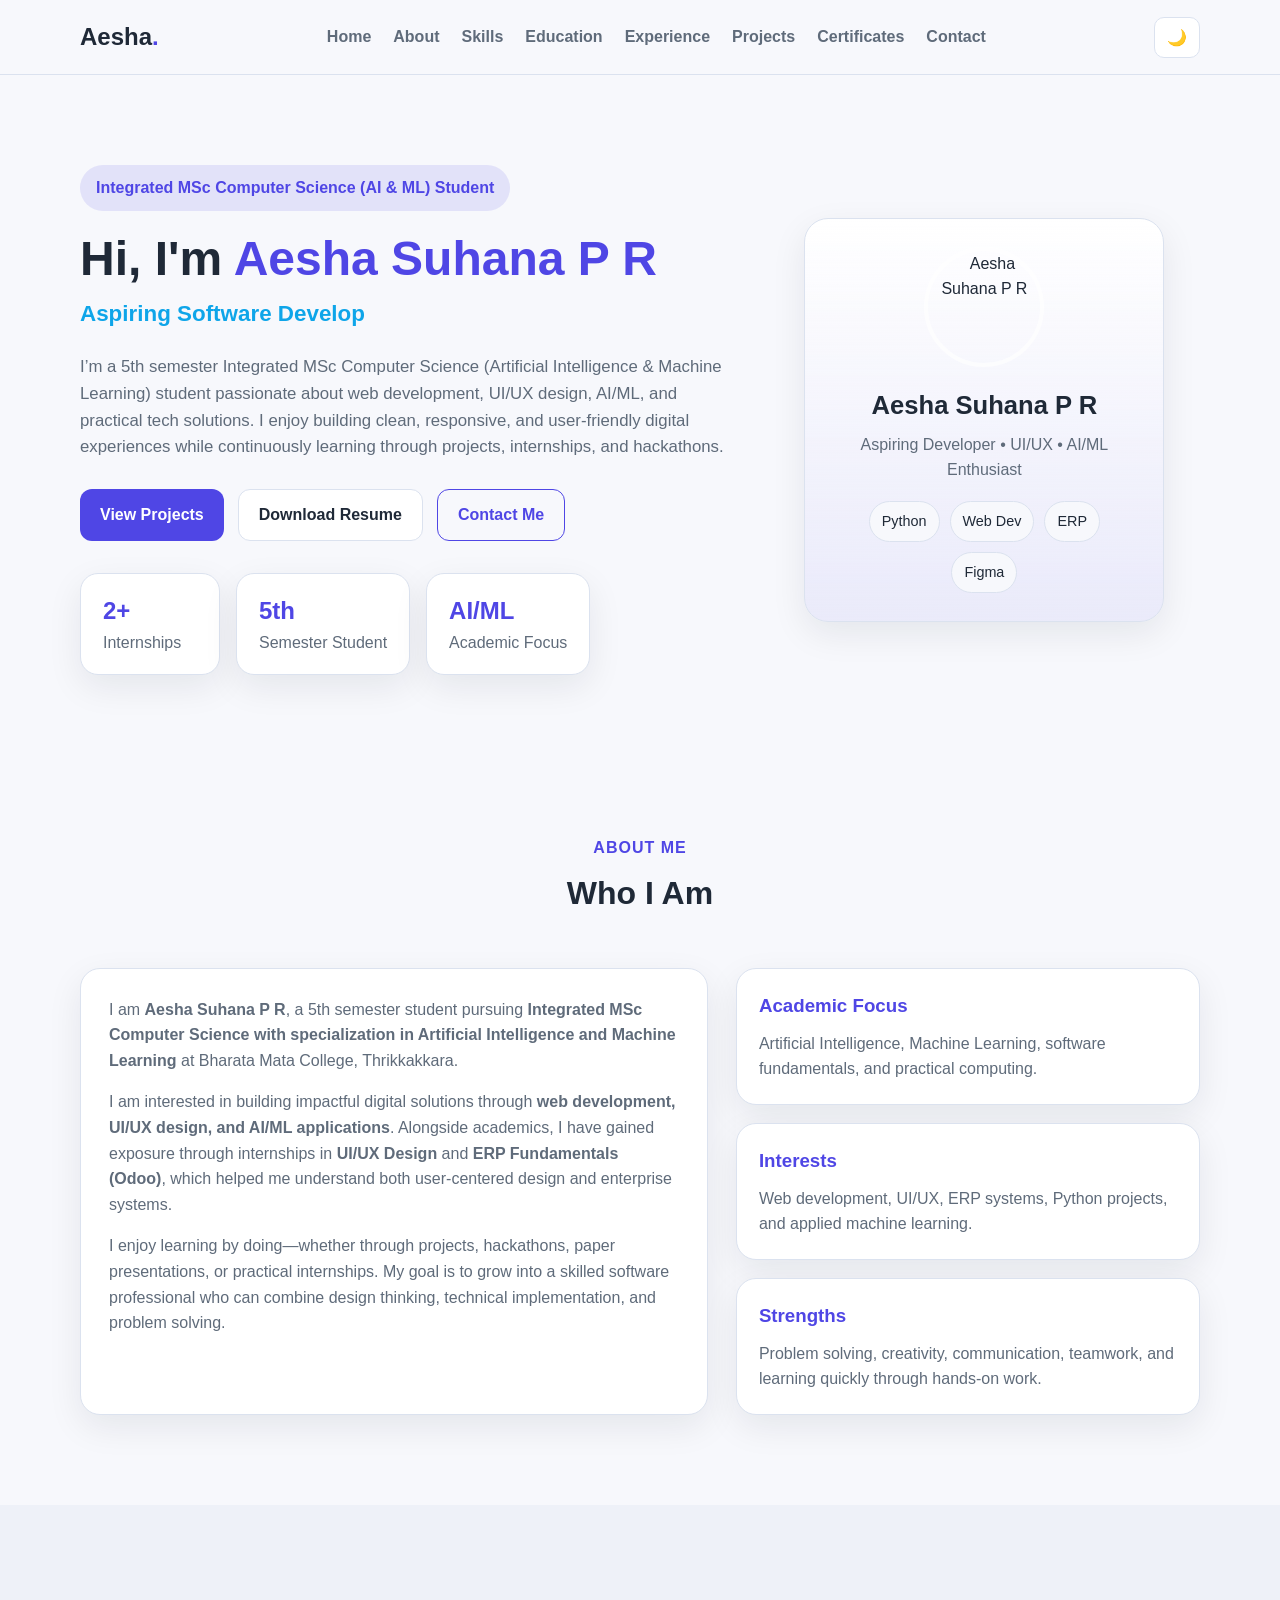
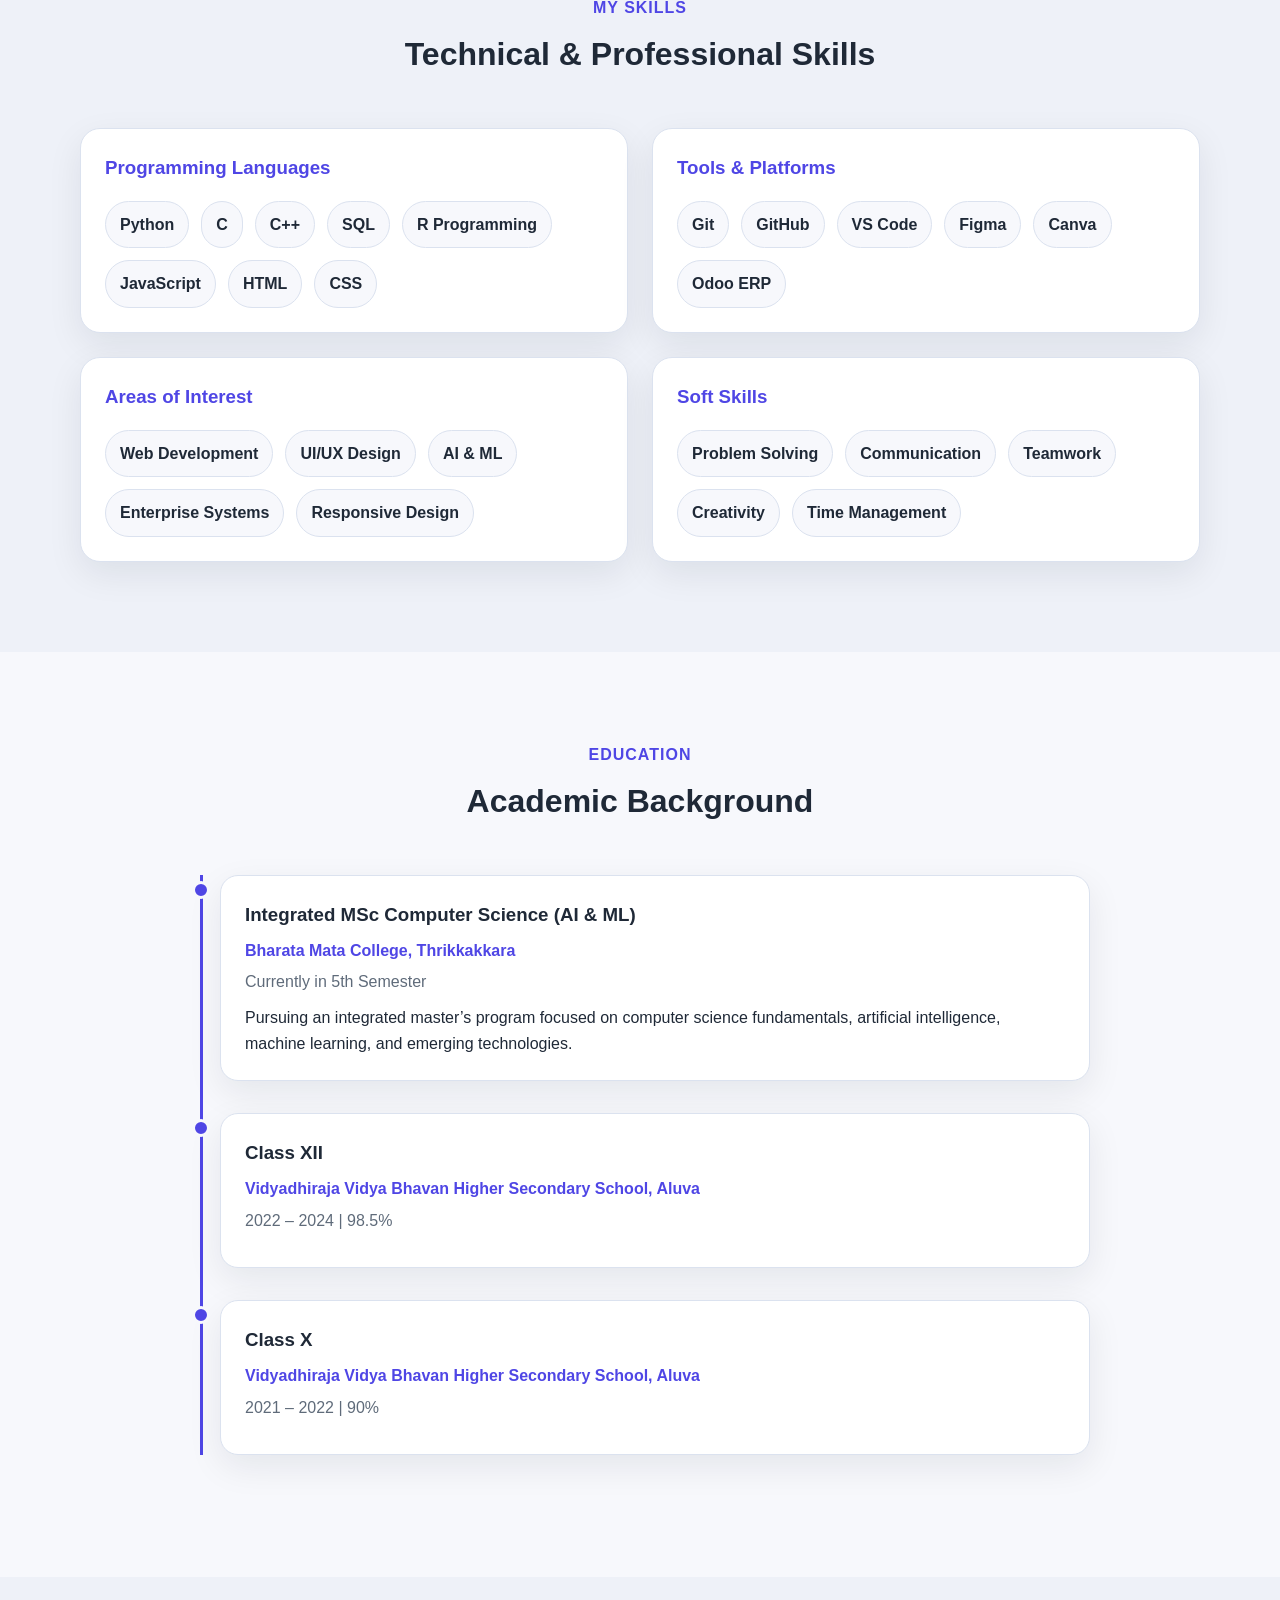
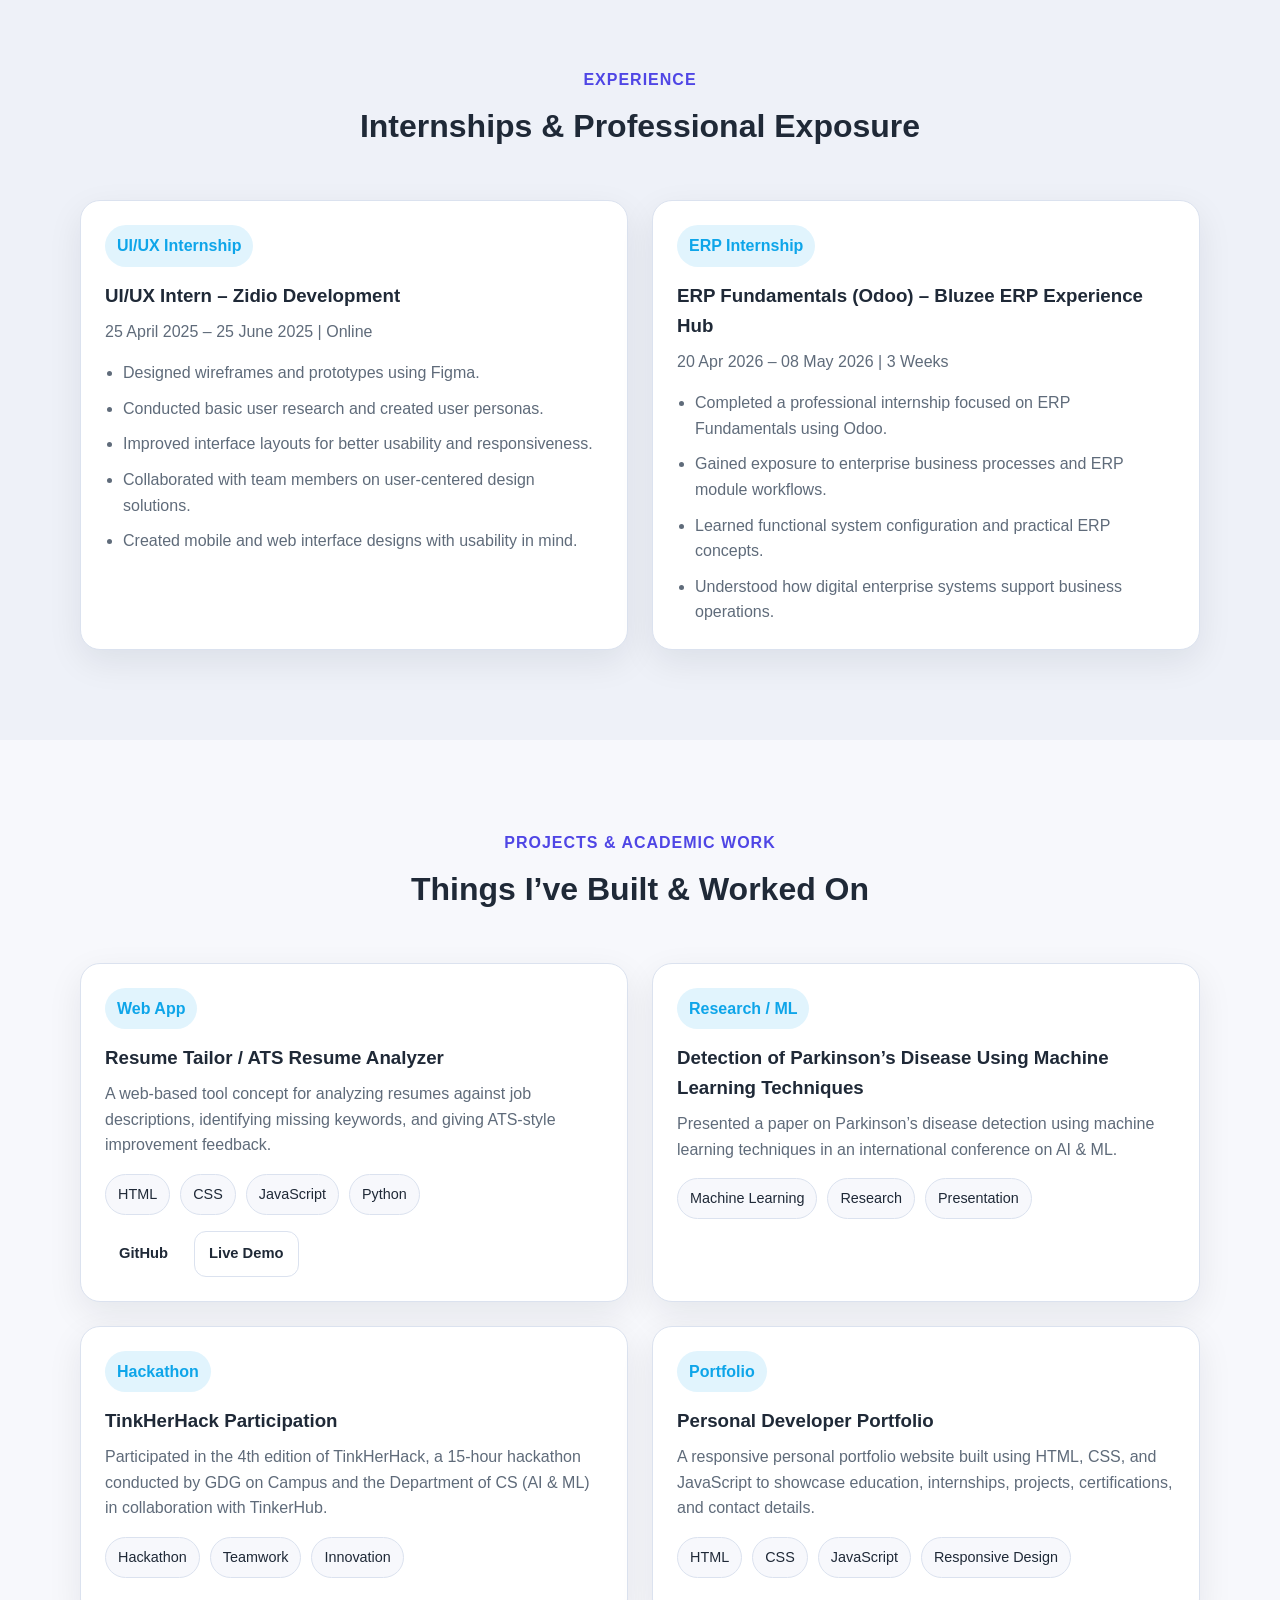
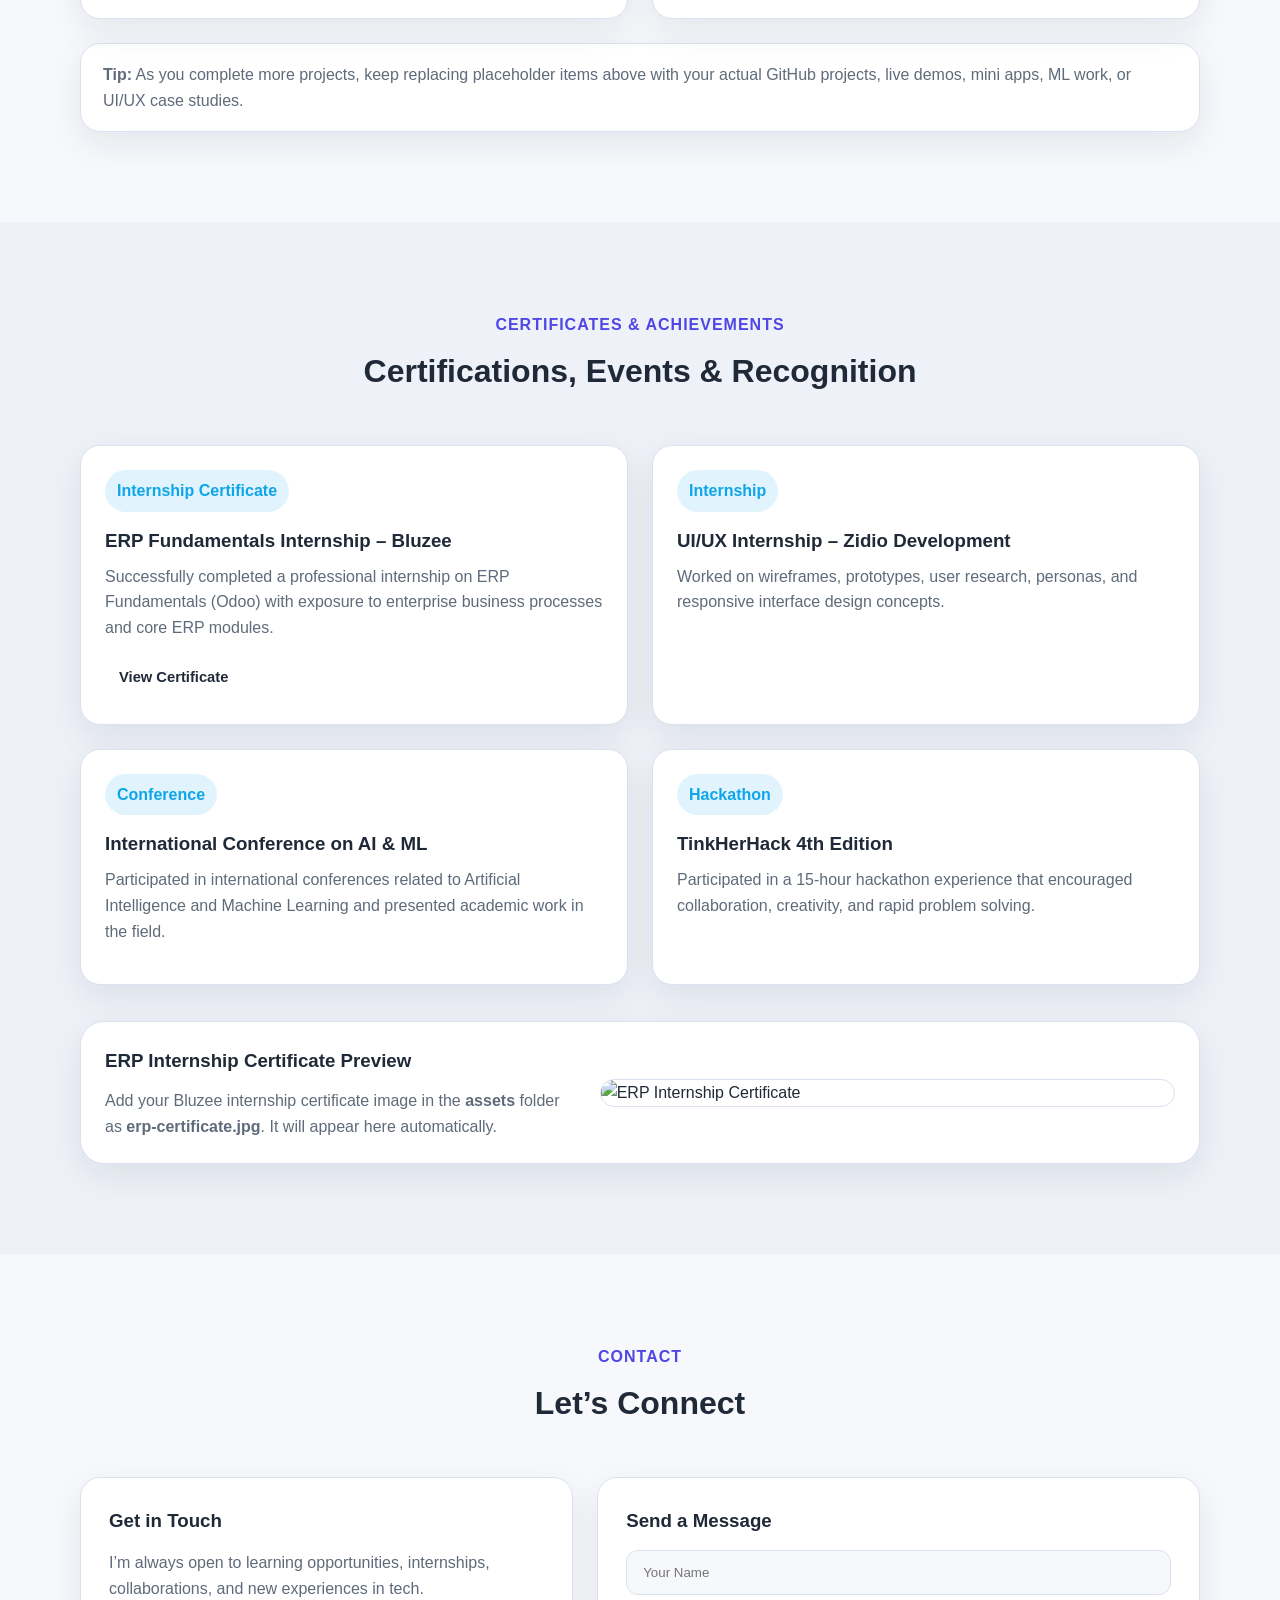
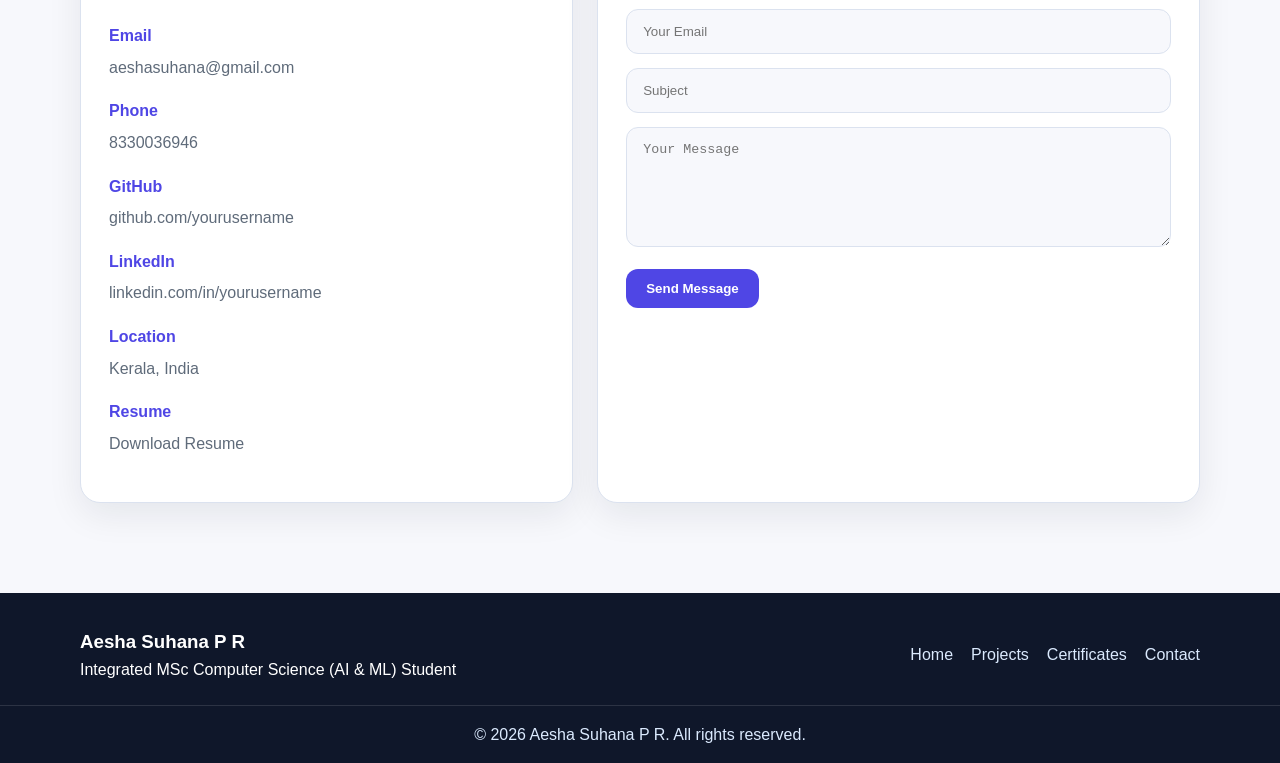
==== index.html @ ed343c1a "Initial portfolio website" ====
<!DOCTYPE html>
<html lang="en">
<head>
  <meta charset="UTF-8" />
  <meta name="viewport" content="width=device-width, initial-scale=1.0" />
  <title>Aesha Suhana P R | Portfolio</title>
  <meta
    name="description"
    content="Portfolio of Aesha Suhana P R - Integrated MSc Computer Science (AI & ML) student, UI/UX intern, ERP intern, aspiring developer."
  />
  <link rel="stylesheet" href="style.css" />
</head>
<body>

  <!-- ===================== NAVBAR ===================== -->
  <header class="header">
    <nav class="navbar container">
      <a href="#home" class="logo">Aesha<span>.</span></a>

      <ul class="nav-links" id="navLinks">
        <li><a href="#home">Home</a></li>
        <li><a href="#about">About</a></li>
        <li><a href="#skills">Skills</a></li>
        <li><a href="#education">Education</a></li>
        <li><a href="#experience">Experience</a></li>
        <li><a href="#projects">Projects</a></li>
        <li><a href="#certifications">Certificates</a></li>
        <li><a href="#contact">Contact</a></li>
      </ul>

      <div class="nav-actions">
        <button id="themeToggle" class="theme-btn" aria-label="Toggle theme">🌙</button>
        <button class="menu-toggle" id="menuToggle" aria-label="Toggle menu">☰</button>
      </div>
    </nav>
  </header>

  <!-- ===================== HERO ===================== -->
  <section id="home" class="hero">
    <div class="container hero-grid">
      <div class="hero-content">
        <p class="hero-tag">Integrated MSc Computer Science (AI & ML) Student</p>
        <h1>Hi, I'm <span>Aesha Suhana P R</span></h1>
        <h2 id="typing-text"></h2>
        <p class="hero-description">
          I’m a 5th semester Integrated MSc Computer Science (Artificial Intelligence & Machine Learning) student
          passionate about web development, UI/UX design, AI/ML, and practical tech solutions. I enjoy building clean,
          responsive, and user-friendly digital experiences while continuously learning through projects, internships,
          and hackathons.
        </p>

        <div class="hero-buttons">
          <a href="#projects" class="btn primary-btn">View Projects</a>
          <a href="assets/Resume1.pdf" class="btn secondary-btn" download>Download Resume</a>
          <a href="#contact" class="btn outline-btn">Contact Me</a>
        </div>

        <div class="hero-info">
          <div class="info-box">
            <h3>2+</h3>
            <p>Internships</p>
          </div>
          <div class="info-box">
            <h3>5th</h3>
            <p>Semester Student</p>
          </div>
          <div class="info-box">
            <h3>AI/ML</h3>
            <p>Academic Focus</p>
          </div>
        </div>
      </div>

      <div class="hero-image-card">
        <div class="profile-card">
          <!-- Replace with your profile photo if you have one -->
          <img src="assets/profile.jpg" alt="Aesha Suhana P R" class="profile-photo">
          <h3>Aesha Suhana P R</h3>
          <p>Aspiring Developer • UI/UX • AI/ML Enthusiast</p>
          <div class="mini-tags">
            <span>Python</span>
            <span>Web Dev</span>
            <span>ERP</span>
            <span>Figma</span>
          </div>
        </div>
      </div>
    </div>
  </section>

  <!-- ===================== ABOUT ===================== -->
  <section id="about" class="section">
    <div class="container">
      <div class="section-heading">
        <p class="section-tag">About Me</p>
        <h2>Who I Am</h2>
      </div>

      <div class="about-grid">
        <div class="about-card">
          <p>
            I am <strong>Aesha Suhana P R</strong>, a 5th semester student pursuing
            <strong>Integrated MSc Computer Science with specialization in Artificial Intelligence and Machine Learning</strong>
            at Bharata Mata College, Thrikkakkara.
          </p>

          <p>
            I am interested in building impactful digital solutions through
            <strong>web development, UI/UX design, and AI/ML applications</strong>.
            Alongside academics, I have gained exposure through internships in
            <strong>UI/UX Design</strong> and <strong>ERP Fundamentals (Odoo)</strong>,
            which helped me understand both user-centered design and enterprise systems.
          </p>

          <p>
            I enjoy learning by doing—whether through projects, hackathons, paper presentations,
            or practical internships. My goal is to grow into a skilled software professional who can
            combine design thinking, technical implementation, and problem solving.
          </p>
        </div>

        <div class="about-highlights">
          <div class="highlight-card">
            <h3>Academic Focus</h3>
            <p>Artificial Intelligence, Machine Learning, software fundamentals, and practical computing.</p>
          </div>
          <div class="highlight-card">
            <h3>Interests</h3>
            <p>Web development, UI/UX, ERP systems, Python projects, and applied machine learning.</p>
          </div>
          <div class="highlight-card">
            <h3>Strengths</h3>
            <p>Problem solving, creativity, communication, teamwork, and learning quickly through hands-on work.</p>
          </div>
        </div>
      </div>
    </div>
  </section>

  <!-- ===================== SKILLS ===================== -->
  <section id="skills" class="section alt-section">
    <div class="container">
      <div class="section-heading">
        <p class="section-tag">My Skills</p>
        <h2>Technical & Professional Skills</h2>
      </div>

      <div class="skills-grid">
        <div class="skill-card">
          <h3>Programming Languages</h3>
          <div class="skill-tags">
            <span>Python</span>
            <span>C</span>
            <span>C++</span>
            <span>SQL</span>
            <span>R Programming</span>
            <span>JavaScript</span>
            <span>HTML</span>
            <span>CSS</span>
          </div>
        </div>

        <div class="skill-card">
          <h3>Tools & Platforms</h3>
          <div class="skill-tags">
            <span>Git</span>
            <span>GitHub</span>
            <span>VS Code</span>
            <span>Figma</span>
            <span>Canva</span>
            <span>Odoo ERP</span>
          </div>
        </div>

        <div class="skill-card">
          <h3>Areas of Interest</h3>
          <div class="skill-tags">
            <span>Web Development</span>
            <span>UI/UX Design</span>
            <span>AI & ML</span>
            <span>Enterprise Systems</span>
            <span>Responsive Design</span>
          </div>
        </div>

        <div class="skill-card">
          <h3>Soft Skills</h3>
          <div class="skill-tags">
            <span>Problem Solving</span>
            <span>Communication</span>
            <span>Teamwork</span>
            <span>Creativity</span>
            <span>Time Management</span>
          </div>
        </div>
      </div>
    </div>
  </section>

  <!-- ===================== EDUCATION ===================== -->
  <section id="education" class="section">
    <div class="container">
      <div class="section-heading">
        <p class="section-tag">Education</p>
        <h2>Academic Background</h2>
      </div>

      <div class="timeline">
        <div class="timeline-item">
          <div class="timeline-dot"></div>
          <div class="timeline-content">
            <h3>Integrated MSc Computer Science (AI & ML)</h3>
            <p class="timeline-place">Bharata Mata College, Thrikkakkara</p>
            <p class="timeline-date">Currently in 5th Semester</p>
            <p>
              Pursuing an integrated master’s program focused on computer science fundamentals,
              artificial intelligence, machine learning, and emerging technologies.
            </p>
          </div>
        </div>

        <div class="timeline-item">
          <div class="timeline-dot"></div>
          <div class="timeline-content">
            <h3>Class XII</h3>
            <p class="timeline-place">Vidyadhiraja Vidya Bhavan Higher Secondary School, Aluva</p>
            <p class="timeline-date">2022 – 2024 | 98.5%</p>
          </div>
        </div>

        <div class="timeline-item">
          <div class="timeline-dot"></div>
          <div class="timeline-content">
            <h3>Class X</h3>
            <p class="timeline-place">Vidyadhiraja Vidya Bhavan Higher Secondary School, Aluva</p>
            <p class="timeline-date">2021 – 2022 | 90%</p>
          </div>
        </div>
      </div>
    </div>
  </section>

  <!-- ===================== EXPERIENCE ===================== -->
  <section id="experience" class="section alt-section">
    <div class="container">
      <div class="section-heading">
        <p class="section-tag">Experience</p>
        <h2>Internships & Professional Exposure</h2>
      </div>

      <div class="cards-grid">
        <article class="experience-card">
          <div class="card-top">
            <span class="badge">UI/UX Internship</span>
            <h3>UI/UX Intern – Zidio Development</h3>
            <p class="card-date">25 April 2025 – 25 June 2025 | Online</p>
          </div>
          <ul>
            <li>Designed wireframes and prototypes using Figma.</li>
            <li>Conducted basic user research and created user personas.</li>
            <li>Improved interface layouts for better usability and responsiveness.</li>
            <li>Collaborated with team members on user-centered design solutions.</li>
            <li>Created mobile and web interface designs with usability in mind.</li>
          </ul>
        </article>

        <article class="experience-card">
          <div class="card-top">
            <span class="badge">ERP Internship</span>
            <h3>ERP Fundamentals (Odoo) – Bluzee ERP Experience Hub</h3>
            <p class="card-date">20 Apr 2026 – 08 May 2026 | 3 Weeks</p>
          </div>
          <ul>
            <li>Completed a professional internship focused on ERP Fundamentals using Odoo.</li>
            <li>Gained exposure to enterprise business processes and ERP module workflows.</li>
            <li>Learned functional system configuration and practical ERP concepts.</li>
            <li>Understood how digital enterprise systems support business operations.</li>
          </ul>
        </article>
      </div>
    </div>
  </section>

  <!-- ===================== PROJECTS ===================== -->
  <section id="projects" class="section">
    <div class="container">
      <div class="section-heading">
        <p class="section-tag">Projects & Academic Work</p>
        <h2>Things I’ve Built & Worked On</h2>
      </div>

      <div class="cards-grid projects-grid">
        <article class="project-card">
          <div class="project-content">
            <span class="badge">Web App</span>
            <h3>Resume Tailor / ATS Resume Analyzer</h3>
            <p>
              A web-based tool concept for analyzing resumes against job descriptions, identifying missing keywords,
              and giving ATS-style improvement feedback.
            </p>
            <div class="project-tech">
              <span>HTML</span>
              <span>CSS</span>
              <span>JavaScript</span>
              <span>Python</span>
            </div>
            <div class="project-links">
              <a href="https://github.com/aeshasuhana/aesha-portfolio" class="btn small-btn" target="_blank">GitHub</a>
              <a href="https://aesha-portfolio.netlify.app" class="btn small-btn secondary-btn" target="_blank">Live Demo</a>
            </div>
          </div>
        </article>

        <article class="project-card">
          <div class="project-content">
            <span class="badge">Research / ML</span>
            <h3>Detection of Parkinson’s Disease Using Machine Learning Techniques</h3>
            <p>
              Presented a paper on Parkinson’s disease detection using machine learning techniques
              in an international conference on AI & ML.
            </p>
            <div class="project-tech">
              <span>Machine Learning</span>
              <span>Research</span>
              <span>Presentation</span>
            </div>
          </div>
        </article>

        <article class="project-card">
          <div class="project-content">
            <span class="badge">Hackathon</span>
            <h3>TinkHerHack Participation</h3>
            <p>
              Participated in the 4th edition of TinkHerHack, a 15-hour hackathon conducted by GDG on Campus
              and the Department of CS (AI & ML) in collaboration with TinkerHub.
            </p>
            <div class="project-tech">
              <span>Hackathon</span>
              <span>Teamwork</span>
              <span>Innovation</span>
            </div>
          </div>
        </article>

        <article class="project-card">
          <div class="project-content">
            <span class="badge">Portfolio</span>
            <h3>Personal Developer Portfolio</h3>
            <p>
              A responsive personal portfolio website built using HTML, CSS, and JavaScript to showcase
              education, internships, projects, certifications, and contact details.
            </p>
            <div class="project-tech">
              <span>HTML</span>
              <span>CSS</span>
              <span>JavaScript</span>
              <span>Responsive Design</span>
            </div>
          </div>
        </article>
      </div>

      <div class="note-box">
        <p>
          <strong>Tip:</strong> As you complete more projects, keep replacing placeholder items above with your actual GitHub projects,
          live demos, mini apps, ML work, or UI/UX case studies.
        </p>
      </div>
    </div>
  </section>

  <!-- ===================== CERTIFICATIONS ===================== -->
  <section id="certifications" class="section alt-section">
    <div class="container">
      <div class="section-heading">
        <p class="section-tag">Certificates & Achievements</p>
        <h2>Certifications, Events & Recognition</h2>
      </div>

      <div class="cards-grid cert-grid">
        <article class="cert-card">
          <span class="badge">Internship Certificate</span>
          <h3>ERP Fundamentals Internship – Bluzee</h3>
          <p>
            Successfully completed a professional internship on ERP Fundamentals (Odoo) with exposure to
            enterprise business processes and core ERP modules.
          </p>
          <div class="cert-actions">
            <a href="assets/erp-certificate.jpg" target="_blank" class="btn small-btn">View Certificate</a>
          </div>
        </article>

        <article class="cert-card">
          <span class="badge">Internship</span>
          <h3>UI/UX Internship – Zidio Development</h3>
          <p>
            Worked on wireframes, prototypes, user research, personas, and responsive interface design concepts.
          </p>
        </article>

        <article class="cert-card">
          <span class="badge">Conference</span>
          <h3>International Conference on AI & ML</h3>
          <p>
            Participated in international conferences related to Artificial Intelligence and Machine Learning
            and presented academic work in the field.
          </p>
        </article>

        <article class="cert-card">
          <span class="badge">Hackathon</span>
          <h3>TinkHerHack 4th Edition</h3>
          <p>
            Participated in a 15-hour hackathon experience that encouraged collaboration, creativity, and rapid problem solving.
          </p>
        </article>
      </div>

      <div class="certificate-preview">
        <div class="certificate-text">
          <h3>ERP Internship Certificate Preview</h3>
          <p>
            Add your Bluzee internship certificate image in the <strong>assets</strong> folder as
            <strong>erp-certificate.jpg</strong>. It will appear here automatically.
          </p>
        </div>
        <div class="certificate-image-wrap">
          <img src="assets/erp-certificate.jpg" alt="ERP Internship Certificate" class="certificate-image" />
        </div>
      </div>
    </div>
  </section>

  <!-- ===================== CONTACT ===================== -->
  <section id="contact" class="section">
    <div class="container">
      <div class="section-heading">
        <p class="section-tag">Contact</p>
        <h2>Let’s Connect</h2>
      </div>

      <div class="contact-grid">
        <div class="contact-card">
          <h3>Get in Touch</h3>
          <p>
            I’m always open to learning opportunities, internships, collaborations, and new experiences in tech.
          </p>

          <div class="contact-item">
            <span>Email</span>
            <a href="mailto:aeshasuhana@gmail.com">aeshasuhana@gmail.com</a>
          </div>

          <div class="contact-item">
            <span>Phone</span>
            <a href="tel:8330036946">8330036946</a>
          </div>
          <div class="contact-item">
            <span>GitHub</span>
            <a href="https://github.com/yourusername" target="_blank">github.com/yourusername</a>
         </div>

         <div class="contact-item">
           <span>LinkedIn</span>
           <a href="https://linkedin.com/in/yourusername" target="_blank">linkedin.com/in/yourusername</a>
         </div>

          <div class="contact-item">
            <span>Location</span>
            <p>Kerala, India</p>
          </div>

          <div class="contact-item">
            <span>Resume</span>
            <a href="assets/Resume1.pdf" download>Download Resume</a>
          </div>
        </div>

        <form class="contact-form" id="contactForm">
          <h3>Send a Message</h3>
          <input type="text" placeholder="Your Name" required />
          <input type="email" placeholder="Your Email" required />
          <input type="text" placeholder="Subject" required />
          <textarea rows="6" placeholder="Your Message" required></textarea>
          <button type="submit" class="btn primary-btn">Send Message</button>
          <p id="formMessage" class="form-message"></p>
        </form>
      </div>
    </div>
  </section>

  <!-- ===================== FOOTER ===================== -->
  <footer class="footer">
    <div class="container footer-content">
      <div>
        <h3>Aesha Suhana P R</h3>
        <p>Integrated MSc Computer Science (AI & ML) Student</p>
      </div>

      <div class="footer-links">
        <a href="#home">Home</a>
        <a href="#projects">Projects</a>
        <a href="#certifications">Certificates</a>
        <a href="#contact">Contact</a>
      </div>
    </div>

    <p class="footer-bottom">© 2026 Aesha Suhana P R. All rights reserved.</p>
  </footer>

  <script src="script.js"></script>
</body>
</html>
---- style.css ----
:root {
  --bg: #f7f8fc;
  --bg-soft: #eef1f8;
  --card: #ffffff;
  --text: #1f2937;
  --muted: #5f6b7a;
  --primary: #4f46e5;
  --primary-dark: #3730a3;
  --accent: #0ea5e9;
  --border: #dbe2ef;
  --shadow: 0 12px 35px rgba(15, 23, 42, 0.08);
}

body.dark-mode {
  --bg: #0f172a;
  --bg-soft: #111b33;
  --card: #162033;
  --text: #f3f4f6;
  --muted: #c2cad8;
  --primary: #7c83ff;
  --primary-dark: #6366f1;
  --accent: #38bdf8;
  --border: #24324a;
  --shadow: 0 12px 35px rgba(0, 0, 0, 0.3);
}

* {
  margin: 0;
  padding: 0;
  box-sizing: border-box;
}

html {
  scroll-behavior: smooth;
}

body {
  font-family: Arial, Helvetica, sans-serif;
  background: var(--bg);
  color: var(--text);
  line-height: 1.6;
  transition: background 0.35s ease, color 0.35s ease;
}

img {
  max-width: 100%;
  display: block;
}

a {
  text-decoration: none;
  color: inherit;
}

ul {
  list-style: none;
}

.container {
  width: min(1120px, 92%);
  margin: 0 auto;
}

.section {
  padding: 90px 0;
}

.alt-section {
  background: var(--bg-soft);
}

.section-heading {
  text-align: center;
  margin-bottom: 48px;
}

.section-tag {
  color: var(--primary);
  font-weight: 700;
  text-transform: uppercase;
  letter-spacing: 1px;
  margin-bottom: 8px;
}

.section-heading h2 {
  font-size: 2rem;
}

/* ================= NAVBAR ================= */
.header {
  position: sticky;
  top: 0;
  z-index: 999;
  background: rgba(247, 248, 252, 0.92);
  backdrop-filter: blur(10px);
  border-bottom: 1px solid var(--border);
}

body.dark-mode .header {
  background: rgba(15, 23, 42, 0.92);
}

.navbar {
  display: flex;
  align-items: center;
  justify-content: space-between;
  min-height: 74px;
}

.logo {
  font-size: 1.5rem;
  font-weight: 800;
  color: var(--text);
}

.logo span {
  color: var(--primary);
}

.nav-links {
  display: flex;
  gap: 22px;
}

.nav-links a {
  font-weight: 600;
  color: var(--muted);
  transition: 0.3s;
}

.nav-links a:hover {
  color: var(--primary);
}

.nav-actions {
  display: flex;
  align-items: center;
  gap: 10px;
}

.theme-btn,
.menu-toggle {
  border: 1px solid var(--border);
  background: var(--card);
  color: var(--text);
  border-radius: 10px;
  padding: 10px 12px;
  cursor: pointer;
  font-size: 1rem;
}

.menu-toggle {
  display: none;
}

/* ================= HERO ================= */
.hero {
  padding: 90px 0 70px;
}

.hero-grid {
  display: grid;
  grid-template-columns: 1.2fr 0.8fr;
  gap: 42px;
  align-items: center;
}

.hero-tag {
  display: inline-block;
  background: rgba(79, 70, 229, 0.12);
  color: var(--primary);
  padding: 10px 16px;
  border-radius: 999px;
  font-weight: 700;
  margin-bottom: 20px;
}

.hero-content h1 {
  font-size: 3rem;
  line-height: 1.15;
  margin-bottom: 10px;
}

.hero-content h1 span {
  color: var(--primary);
}

.hero-content h2 {
  min-height: 40px;
  font-size: 1.4rem;
  color: var(--accent);
  margin-bottom: 18px;
}

.hero-description {
  max-width: 720px;
  color: var(--muted);
  font-size: 1.05rem;
  margin-bottom: 28px;
}

.hero-buttons {
  display: flex;
  flex-wrap: wrap;
  gap: 14px;
  margin-bottom: 32px;
}

.btn {
  display: inline-flex;
  align-items: center;
  justify-content: center;
  border-radius: 12px;
  padding: 12px 20px;
  font-weight: 700;
  border: none;
  cursor: pointer;
  transition: 0.3s ease;
}

.primary-btn {
  background: var(--primary);
  color: white;
}

.primary-btn:hover {
  background: var(--primary-dark);
  transform: translateY(-2px);
}

.secondary-btn {
  background: var(--card);
  border: 1px solid var(--border);
  color: var(--text);
}

.secondary-btn:hover {
  transform: translateY(-2px);
}

.outline-btn {
  border: 1px solid var(--primary);
  color: var(--primary);
  background: transparent;
}

.outline-btn:hover {
  background: var(--primary);
  color: #fff;
}

.small-btn {
  padding: 10px 14px;
  font-size: 0.92rem;
}

.hero-info {
  display: flex;
  flex-wrap: wrap;
  gap: 16px;
}

.info-box {
  background: var(--card);
  border: 1px solid var(--border);
  border-radius: 18px;
  padding: 18px 22px;
  min-width: 140px;
  box-shadow: var(--shadow);
}

.info-box h3 {
  font-size: 1.5rem;
  color: var(--primary);
}

.info-box p {
  color: var(--muted);
}

.hero-image-card {
  display: flex;
  justify-content: center;
}

.profile-card {
  width: 100%;
  max-width: 360px;
  background: linear-gradient(180deg, var(--card), rgba(79, 70, 229, 0.08));
  border: 1px solid var(--border);
  border-radius: 24px;
  box-shadow: var(--shadow);
  padding: 28px;
  text-align: center;
}

.profile-placeholder {
  width: 120px;
  height: 120px;
  margin: 0 auto 18px;
  border-radius: 50%;
  background: linear-gradient(135deg, var(--primary), var(--accent));
  display: grid;
  place-items: center;
  color: #fff;
  font-size: 2.2rem;
  font-weight: 800;
}
.profile-photo {
  width: 120px;
  height: 120px;
  margin: 0 auto 18px;
  border-radius: 50%;
  object-fit: cover;
  border: 4px solid rgba(255,255,255,0.7);
}


.profile-card h3 {
  font-size: 1.6rem;
  margin-bottom: 6px;
}

.profile-card p {
  color: var(--muted);
  margin-bottom: 18px;
}

.mini-tags {
  display: flex;
  flex-wrap: wrap;
  justify-content: center;
  gap: 10px;
}

.mini-tags span {
  padding: 8px 12px;
  border-radius: 999px;
  background: var(--bg);
  border: 1px solid var(--border);
  font-size: 0.9rem;
}

/* ================= ABOUT ================= */
.about-grid {
  display: grid;
  grid-template-columns: 1.15fr 0.85fr;
  gap: 28px;
}

.about-card,
.highlight-card,
.skill-card,
.experience-card,
.project-card,
.cert-card,
.contact-card,
.contact-form,
.note-box {
  background: var(--card);
  border: 1px solid var(--border);
  border-radius: 20px;
  box-shadow: var(--shadow);
}

.about-card {
  padding: 28px;
}

.about-card p {
  color: var(--muted);
  margin-bottom: 16px;
}

.about-highlights {
  display: grid;
  gap: 18px;
}

.highlight-card {
  padding: 22px;
}

.highlight-card h3 {
  margin-bottom: 10px;
  color: var(--primary);
}

.highlight-card p {
  color: var(--muted);
}

/* ================= SKILLS ================= */
.skills-grid {
  display: grid;
  grid-template-columns: repeat(2, 1fr);
  gap: 24px;
}

.skill-card {
  padding: 24px;
}

.skill-card h3 {
  margin-bottom: 18px;
  color: var(--primary);
}

.skill-tags {
  display: flex;
  flex-wrap: wrap;
  gap: 12px;
}

.skill-tags span {
  background: var(--bg);
  border: 1px solid var(--border);
  border-radius: 999px;
  padding: 10px 14px;
  font-weight: 600;
  color: var(--text);
}

/* ================= TIMELINE ================= */
.timeline {
  max-width: 900px;
  margin: 0 auto;
  position: relative;
  padding-left: 30px;
}

.timeline::before {
  content: "";
  position: absolute;
  left: 10px;
  top: 0;
  width: 3px;
  height: 100%;
  background: var(--primary);
}

.timeline-item {
  position: relative;
  margin-bottom: 32px;
}

.timeline-dot {
  position: absolute;
  left: -28px;
  top: 6px;
  width: 18px;
  height: 18px;
  border-radius: 50%;
  background: var(--primary);
  border: 3px solid var(--bg);
}

.timeline-content {
  background: var(--card);
  border: 1px solid var(--border);
  border-radius: 18px;
  padding: 24px;
  box-shadow: var(--shadow);
}

.timeline-content h3 {
  margin-bottom: 8px;
}

.timeline-place {
  color: var(--primary);
  font-weight: 700;
  margin-bottom: 6px;
}

.timeline-date {
  color: var(--muted);
  margin-bottom: 10px;
}

/* ================= EXPERIENCE / PROJECTS / CERT ================= */
.cards-grid {
  display: grid;
  grid-template-columns: repeat(2, 1fr);
  gap: 24px;
}

.experience-card,
.project-card,
.cert-card {
  padding: 24px;
}

.card-top {
  margin-bottom: 16px;
}

.badge {
  display: inline-block;
  background: rgba(14, 165, 233, 0.12);
  color: var(--accent);
  padding: 8px 12px;
  border-radius: 999px;
  font-weight: 700;
  margin-bottom: 14px;
}

.experience-card h3,
.project-card h3,
.cert-card h3 {
  margin-bottom: 8px;
}

.card-date {
  color: var(--muted);
}

.experience-card ul {
  padding-left: 18px;
  list-style: disc;
  color: var(--muted);
}

.experience-card li + li {
  margin-top: 10px;
}

.project-content p,
.cert-card p {
  color: var(--muted);
  margin-bottom: 16px;
}

.project-tech {
  display: flex;
  flex-wrap: wrap;
  gap: 10px;
  margin-bottom: 16px;
}

.project-tech span {
  padding: 8px 12px;
  border-radius: 999px;
  background: var(--bg);
  border: 1px solid var(--border);
  font-size: 0.9rem;
}

.project-links {
  display: flex;
  gap: 12px;
  flex-wrap: wrap;
}

.note-box {
  padding: 18px 22px;
  margin-top: 24px;
}

.note-box p {
  color: var(--muted);
}

/* ================= CERTIFICATE PREVIEW ================= */
.certificate-preview {
  margin-top: 36px;
  display: grid;
  grid-template-columns: 0.9fr 1.1fr;
  gap: 24px;
  align-items: center;
  background: var(--card);
  border: 1px solid var(--border);
  border-radius: 24px;
  box-shadow: var(--shadow);
  padding: 24px;
}

.certificate-text h3 {
  margin-bottom: 12px;
}

.certificate-text p {
  color: var(--muted);
}

.certificate-image-wrap {
  border-radius: 18px;
  overflow: hidden;
  border: 1px solid var(--border);
}

.certificate-image {
  width: 100%;
  height: auto;
  object-fit: cover;
}

/* ================= CONTACT ================= */
.contact-grid {
  display: grid;
  grid-template-columns: 0.9fr 1.1fr;
  gap: 24px;
}

.contact-card,
.contact-form {
  padding: 28px;
}

.contact-card h3,
.contact-form h3 {
  margin-bottom: 14px;
}

.contact-card > p {
  color: var(--muted);
  margin-bottom: 22px;
}

.contact-item {
  margin-bottom: 18px;
}

.contact-item span {
  display: block;
  font-weight: 700;
  margin-bottom: 6px;
  color: var(--primary);
}

.contact-item a,
.contact-item p {
  color: var(--muted);
}

.contact-form input,
.contact-form textarea {
  width: 100%;
  padding: 14px 16px;
  border-radius: 12px;
  border: 1px solid var(--border);
  background: var(--bg);
  color: var(--text);
  margin-bottom: 14px;
  outline: none;
}

.contact-form input:focus,
.contact-form textarea:focus {
  border-color: var(--primary);
}

.form-message {
  margin-top: 12px;
  color: var(--primary);
  font-weight: 600;
}

/* ================= FOOTER ================= */
.footer {
  background: #0f172a;
  color: #fff;
  padding-top: 34px;
}

.footer-content {
  display: flex;
  justify-content: space-between;
  gap: 20px;
  padding-bottom: 22px;
}

.footer-links {
  display: flex;
  flex-wrap: wrap;
  gap: 18px;
  align-items: center;
}

.footer-links a {
  color: #dbeafe;
}

.footer-bottom {
  text-align: center;
  border-top: 1px solid rgba(255,255,255,0.12);
  padding: 16px;
  color: #dbeafe;
}

/* ================= RESPONSIVE ================= */
@media (max-width: 992px) {
  .hero-grid,
  .about-grid,
  .certificate-preview,
  .contact-grid {
    grid-template-columns: 1fr;
  }

  .cards-grid,
  .skills-grid {
    grid-template-columns: 1fr;
  }

  .hero-content h1 {
    font-size: 2.4rem;
  }
}

@media (max-width: 768px) {
  .nav-links {
    position: absolute;
    top: 74px;
    right: 4%;
    width: 250px;
    background: var(--card);
    border: 1px solid var(--border);
    border-radius: 16px;
    box-shadow: var(--shadow);
    flex-direction: column;
    padding: 18px;
    display: none;
  }

  .nav-links.show {
    display: flex;
  }

  .menu-toggle {
    display: inline-flex;
  }

  .hero {
    padding-top: 60px;
  }

  .hero-content h1 {
    font-size: 2rem;
  }

  .section {
    padding: 70px 0;
  }

  .section-heading h2 {
    font-size: 1.6rem;
  }

  .timeline {
    padding-left: 24px;
  }
}
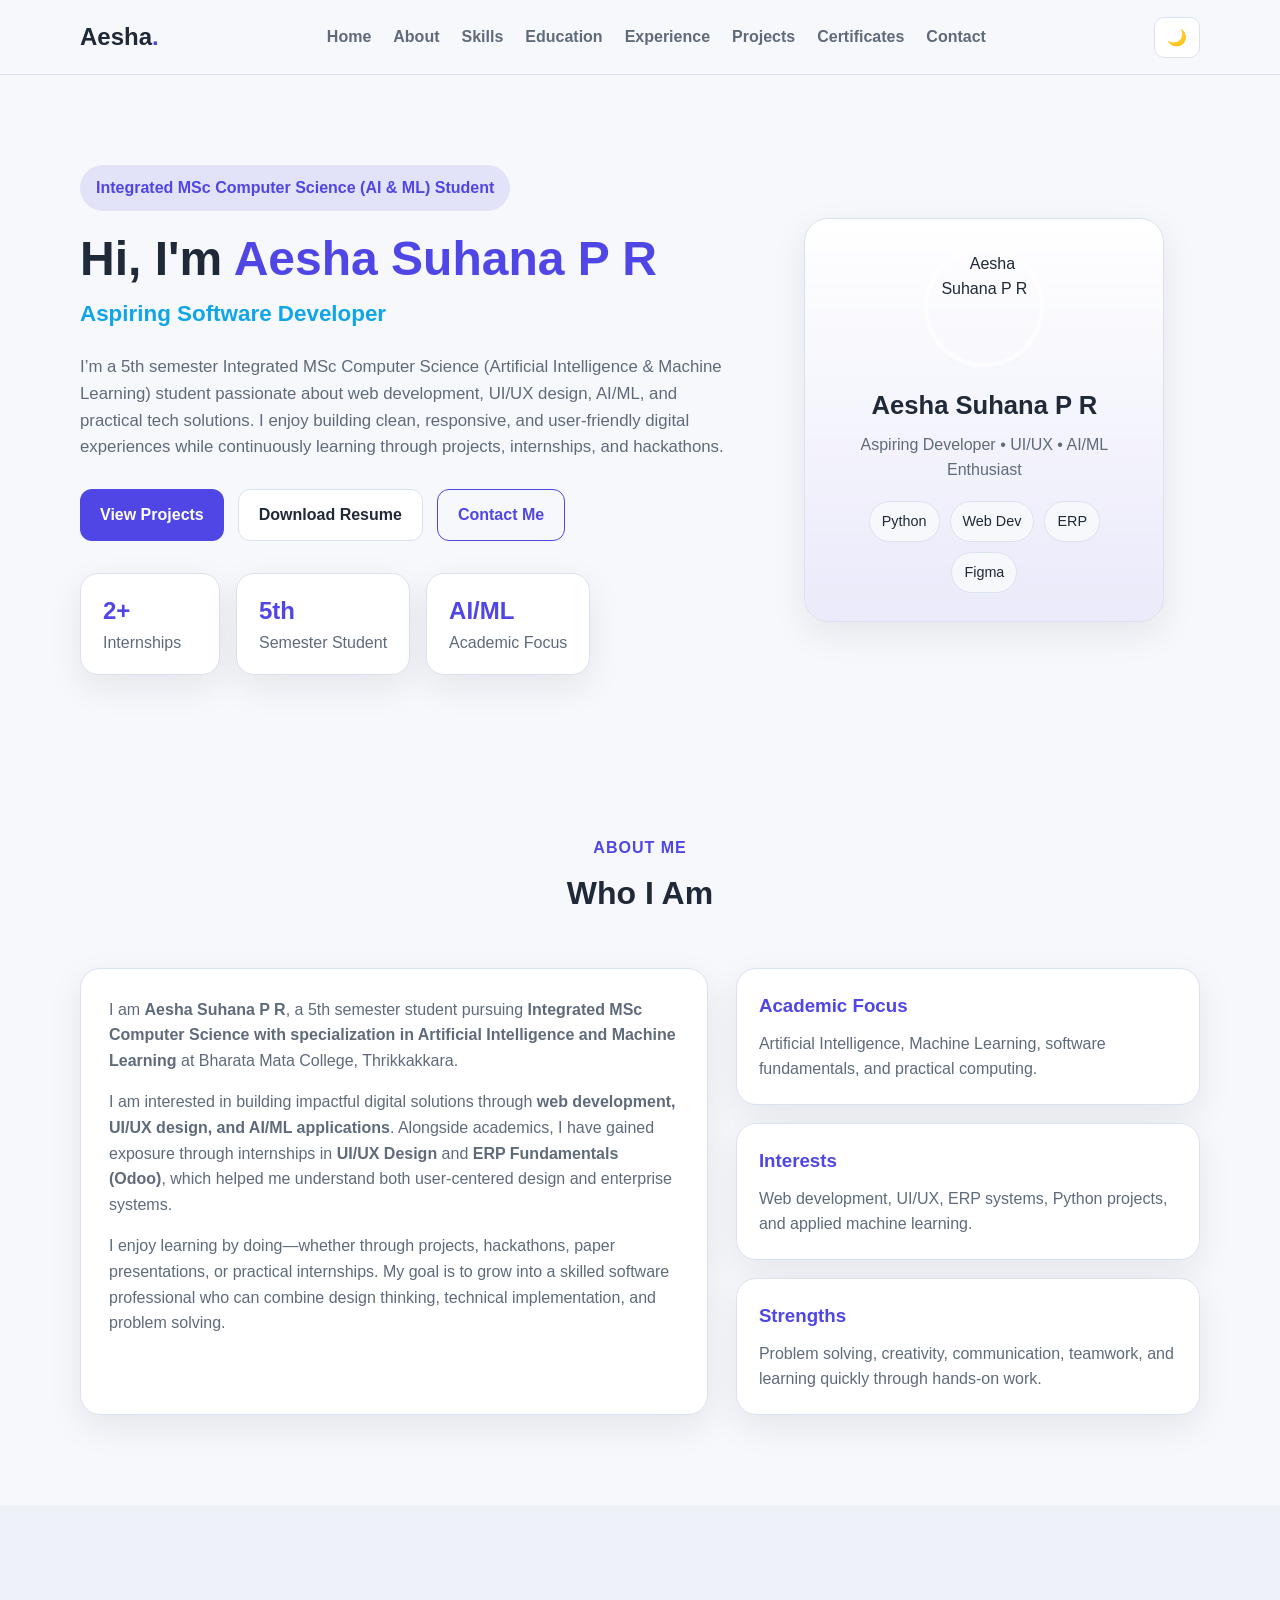
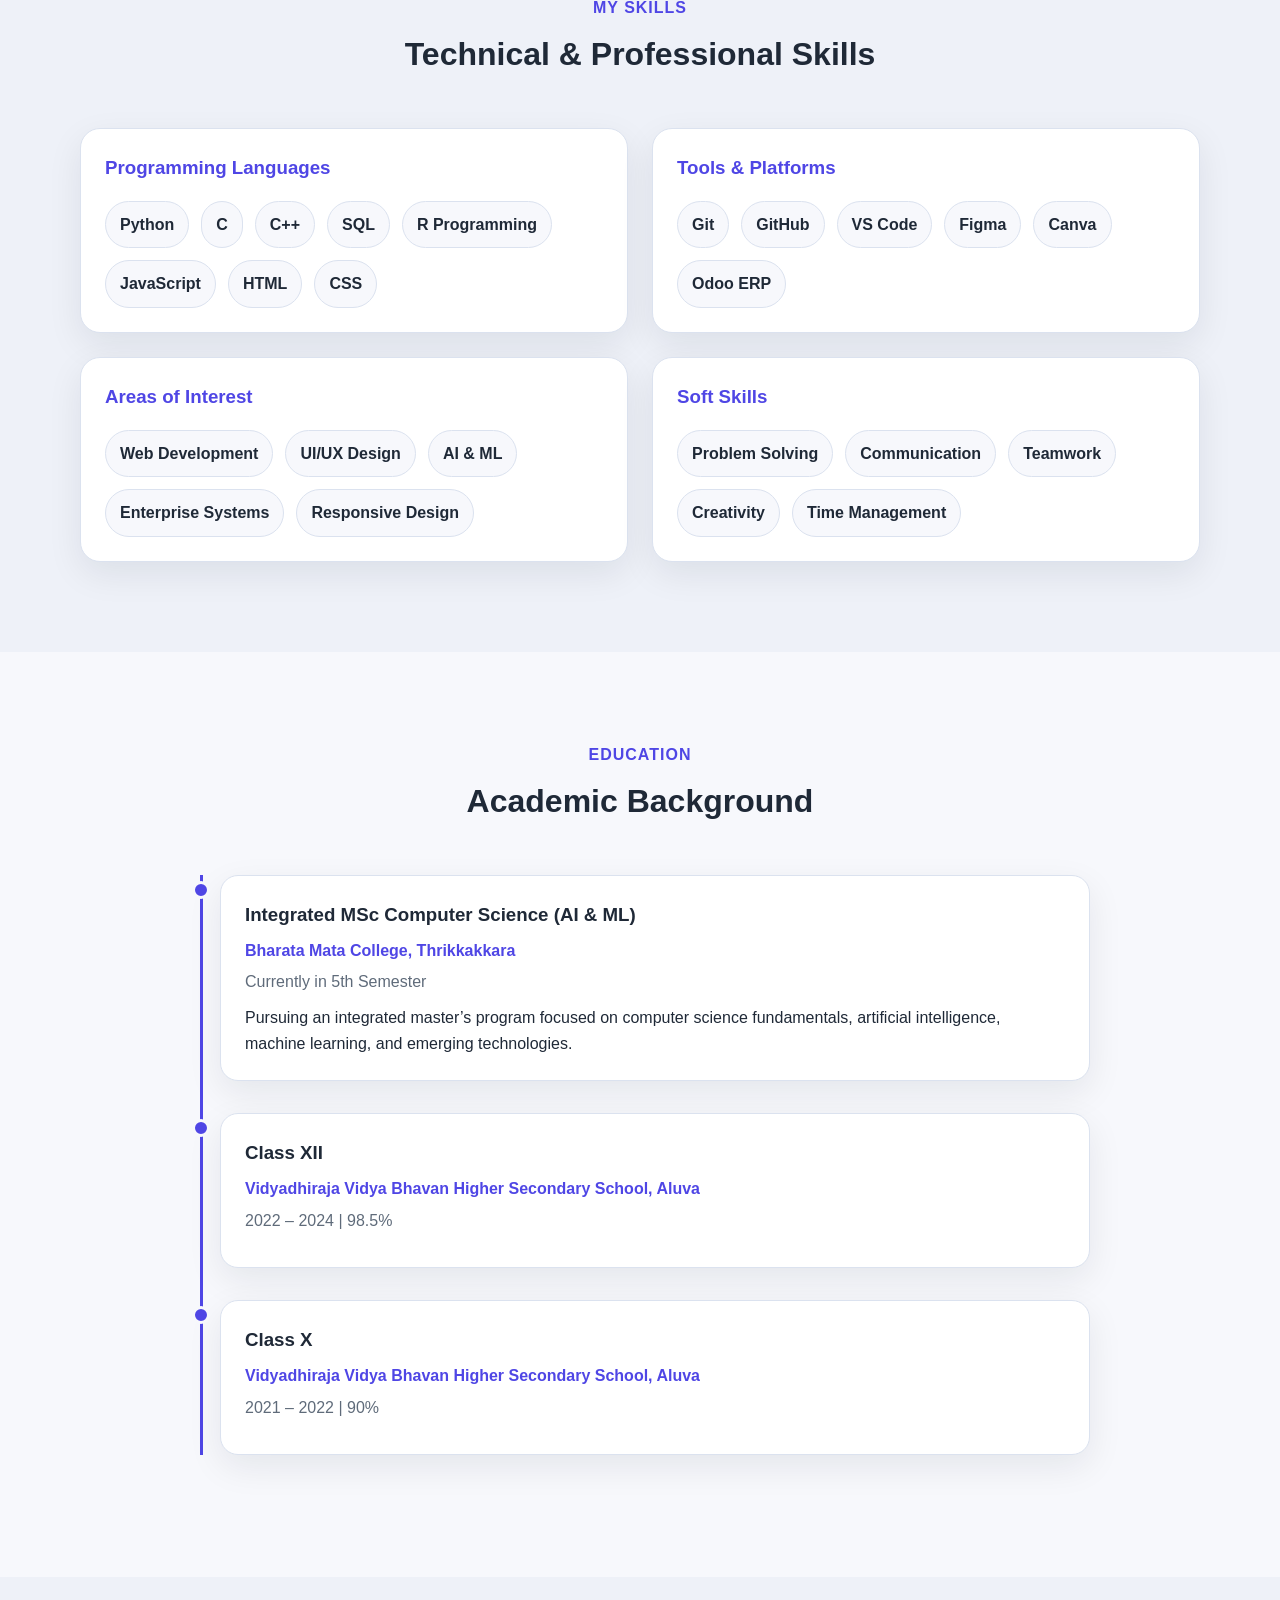
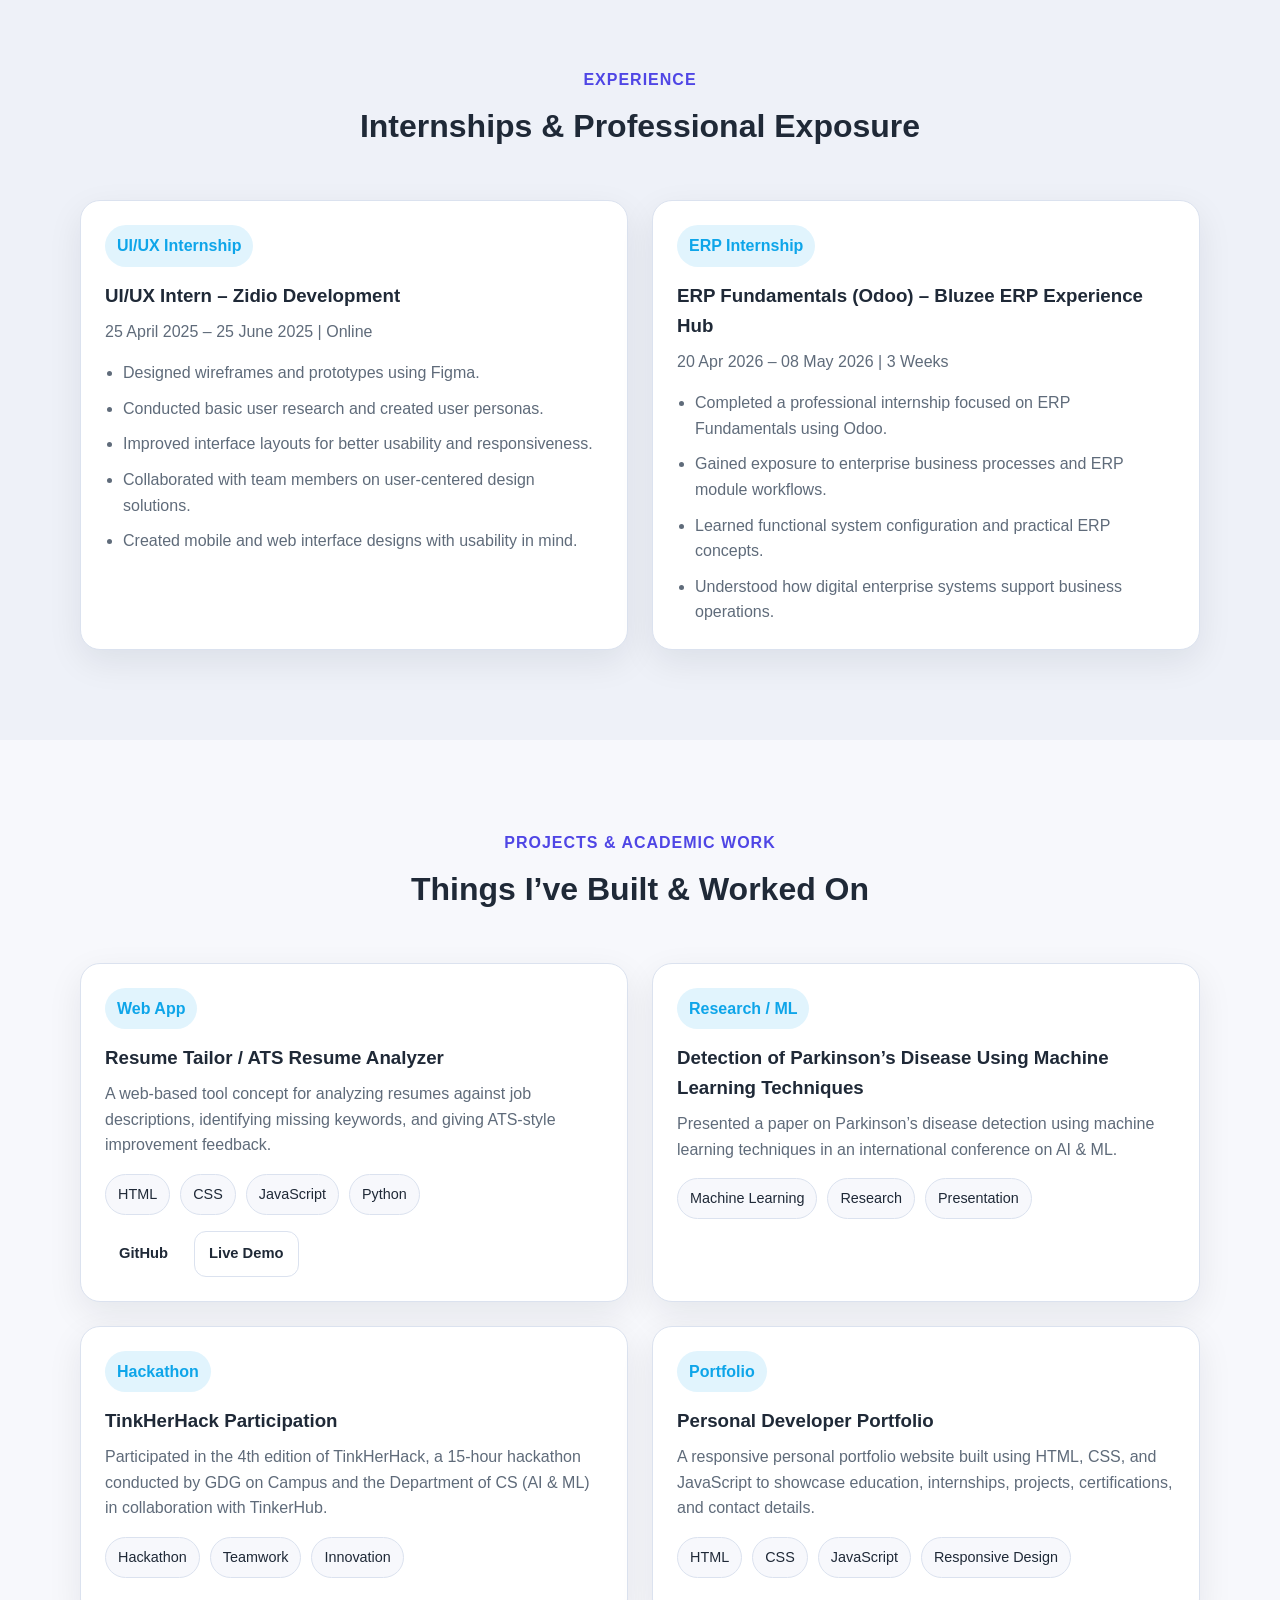
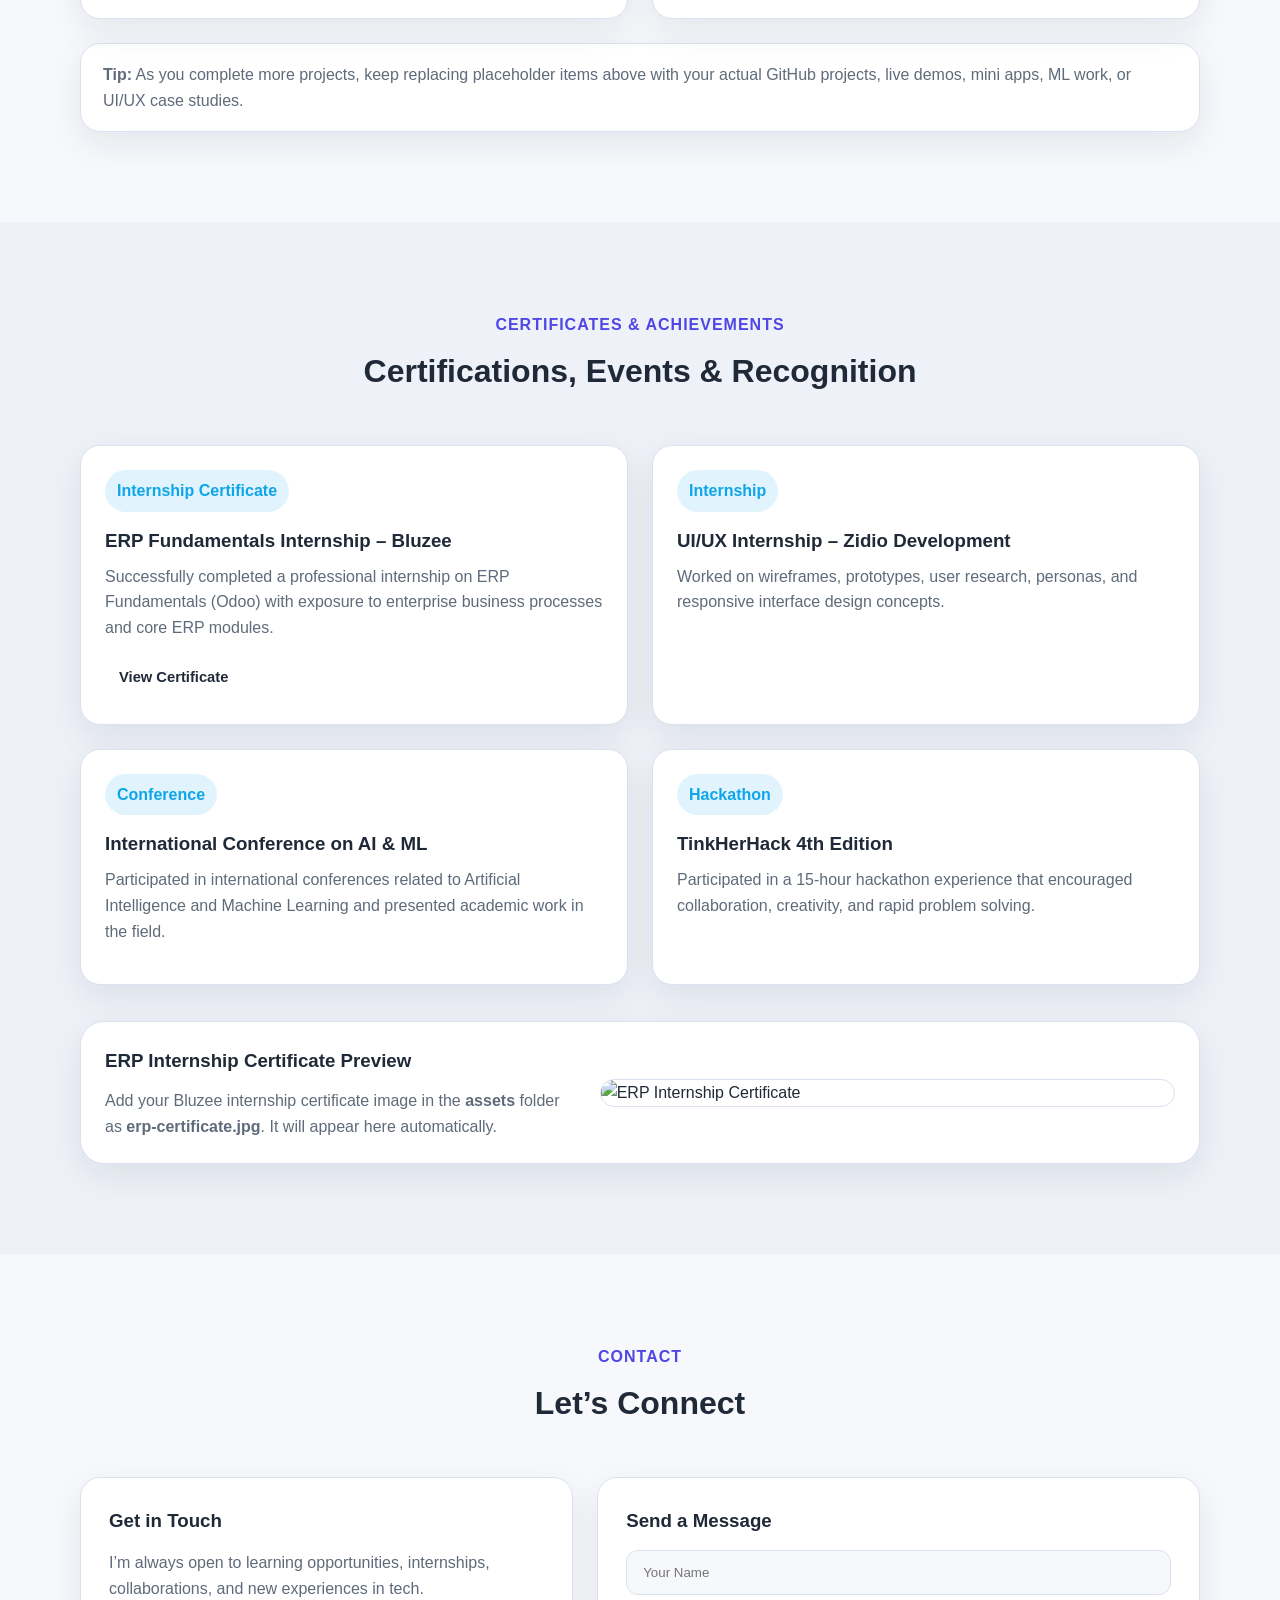
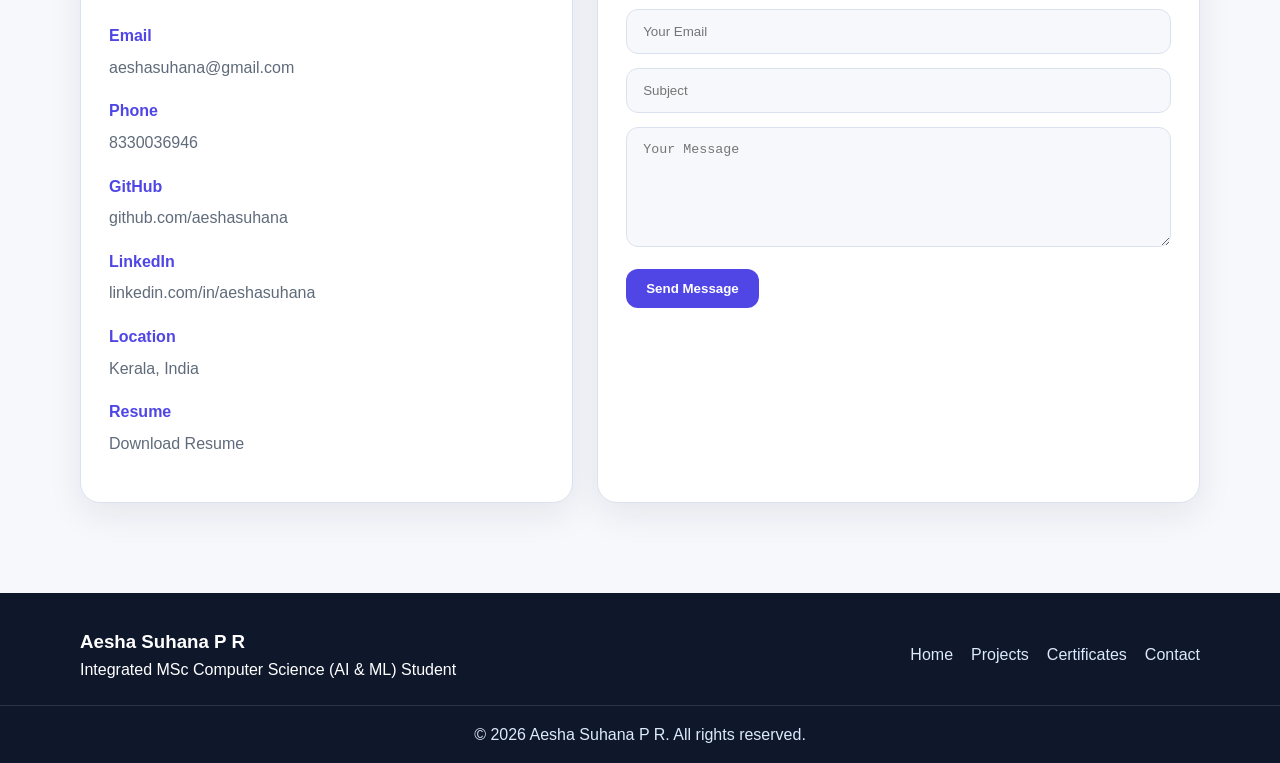
==== commit 2c9b5fbf: "Updated GitHub and LinkedIn links" ====
--- a/index.html
+++ b/index.html
@@ -458,12 +458,12 @@
           </div>
           <div class="contact-item">
             <span>GitHub</span>
-            <a href="https://github.com/yourusername" target="_blank">github.com/yourusername</a>
+            <a href="https://github.com/aeshasuhana" target="_blank">github.com/aeshasuhana</a>
          </div>
 
          <div class="contact-item">
            <span>LinkedIn</span>
-           <a href="https://linkedin.com/in/yourusername" target="_blank">linkedin.com/in/yourusername</a>
+           <a href="https://linkedin.com/in/aeshasuhana" target="_blank">linkedin.com/in/aeshasuhana</a>
          </div>
 
           <div class="contact-item">
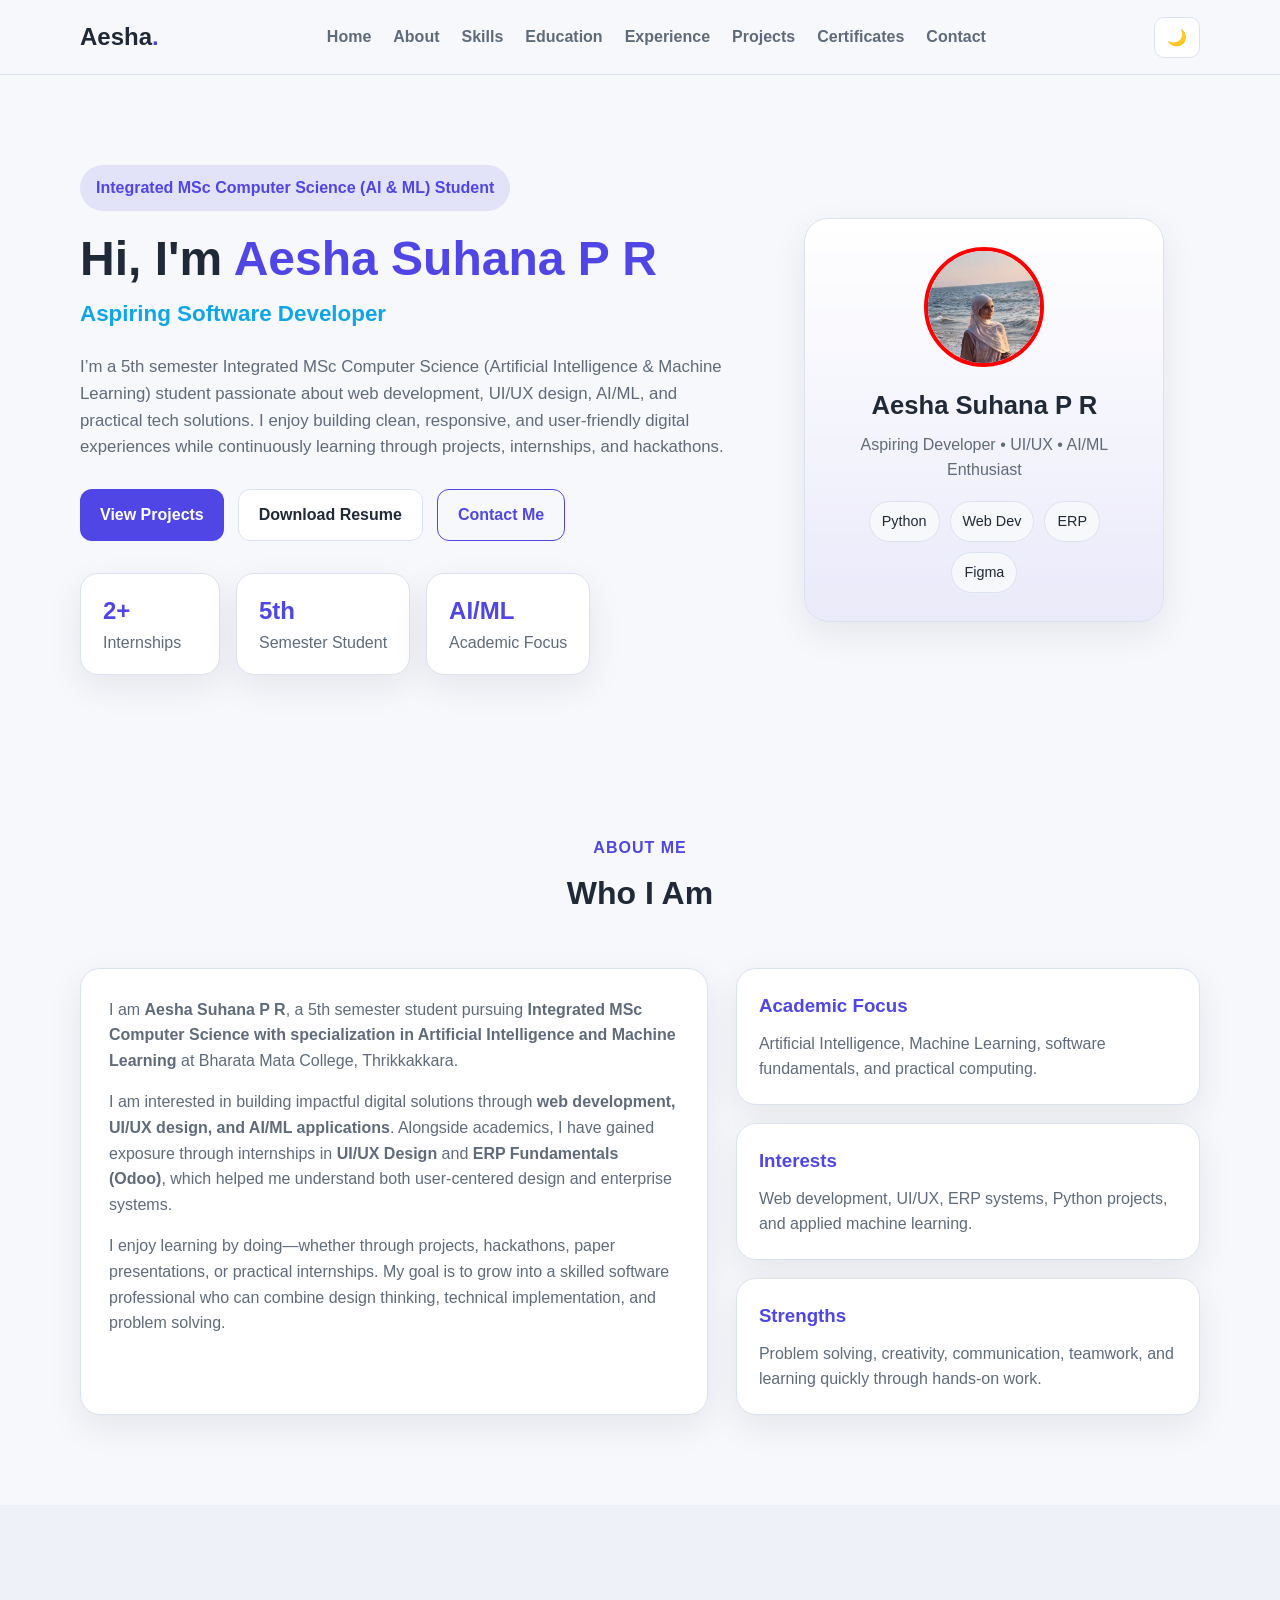
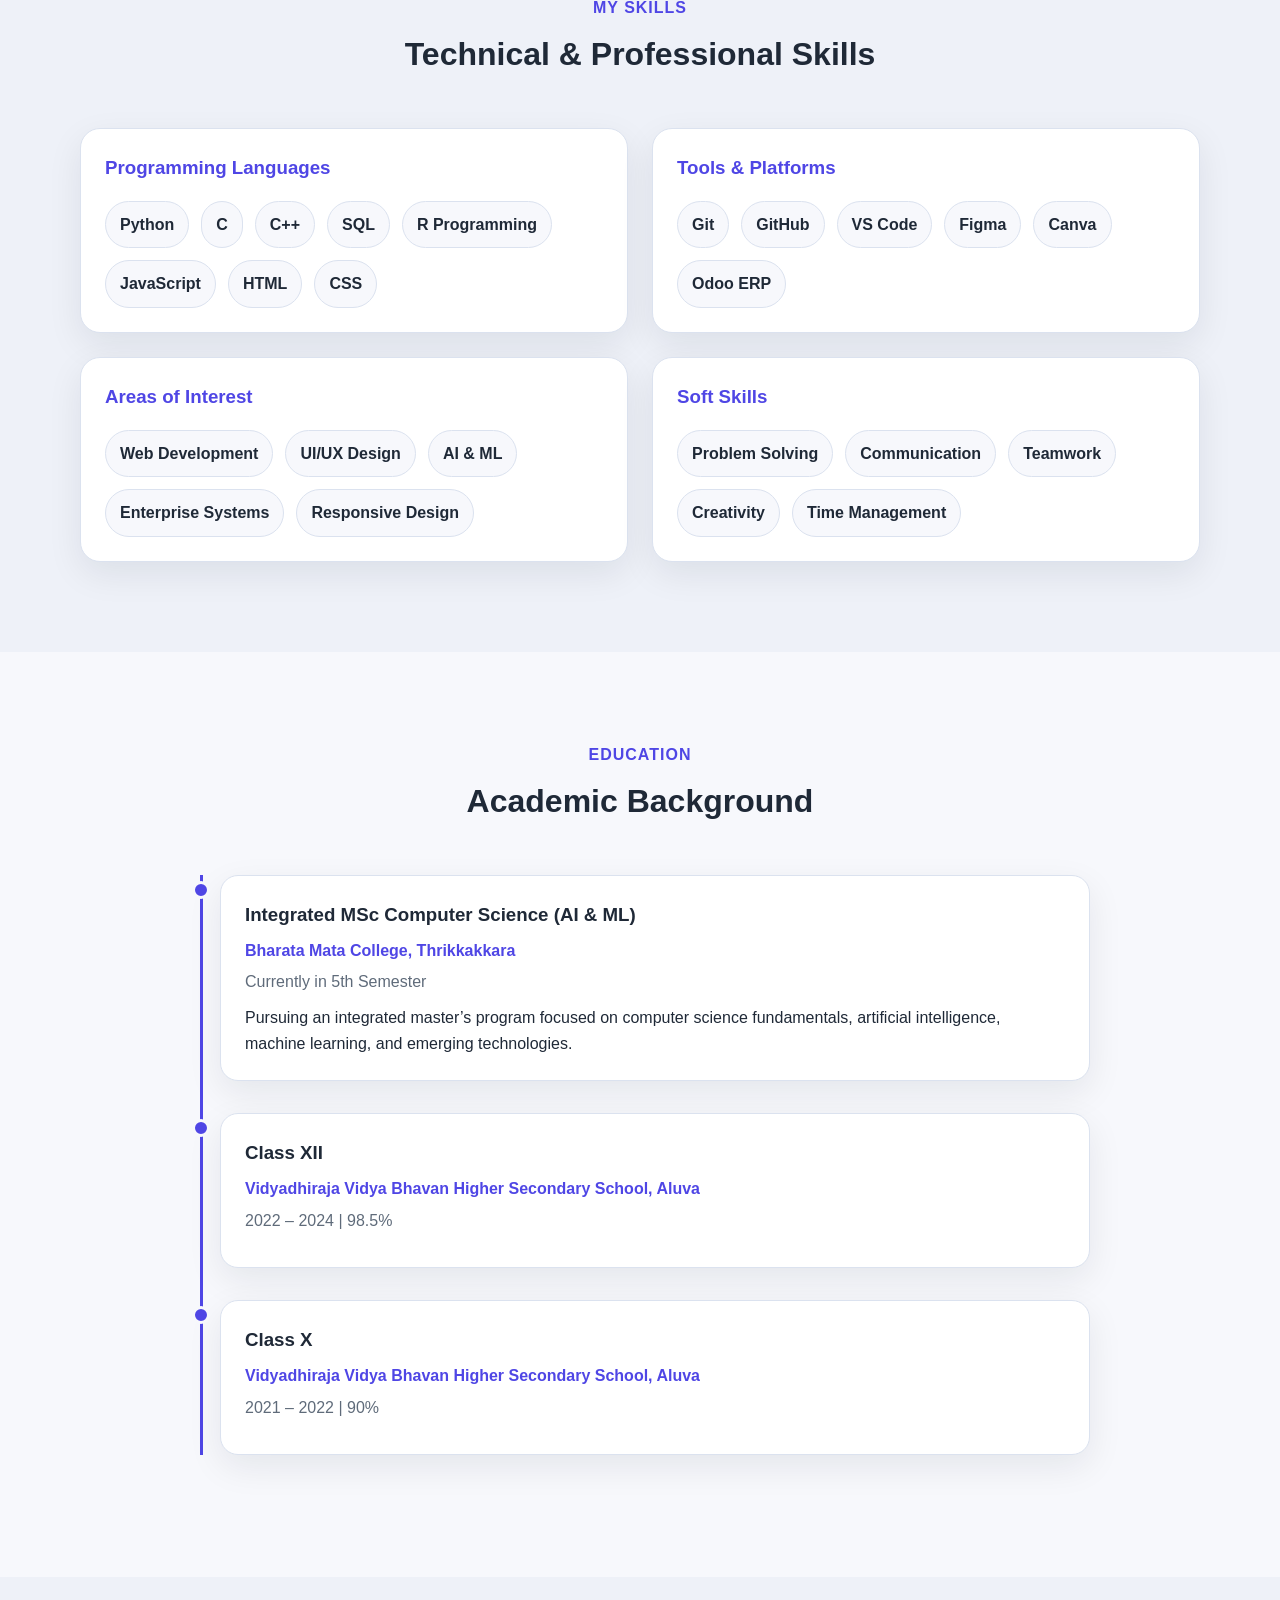
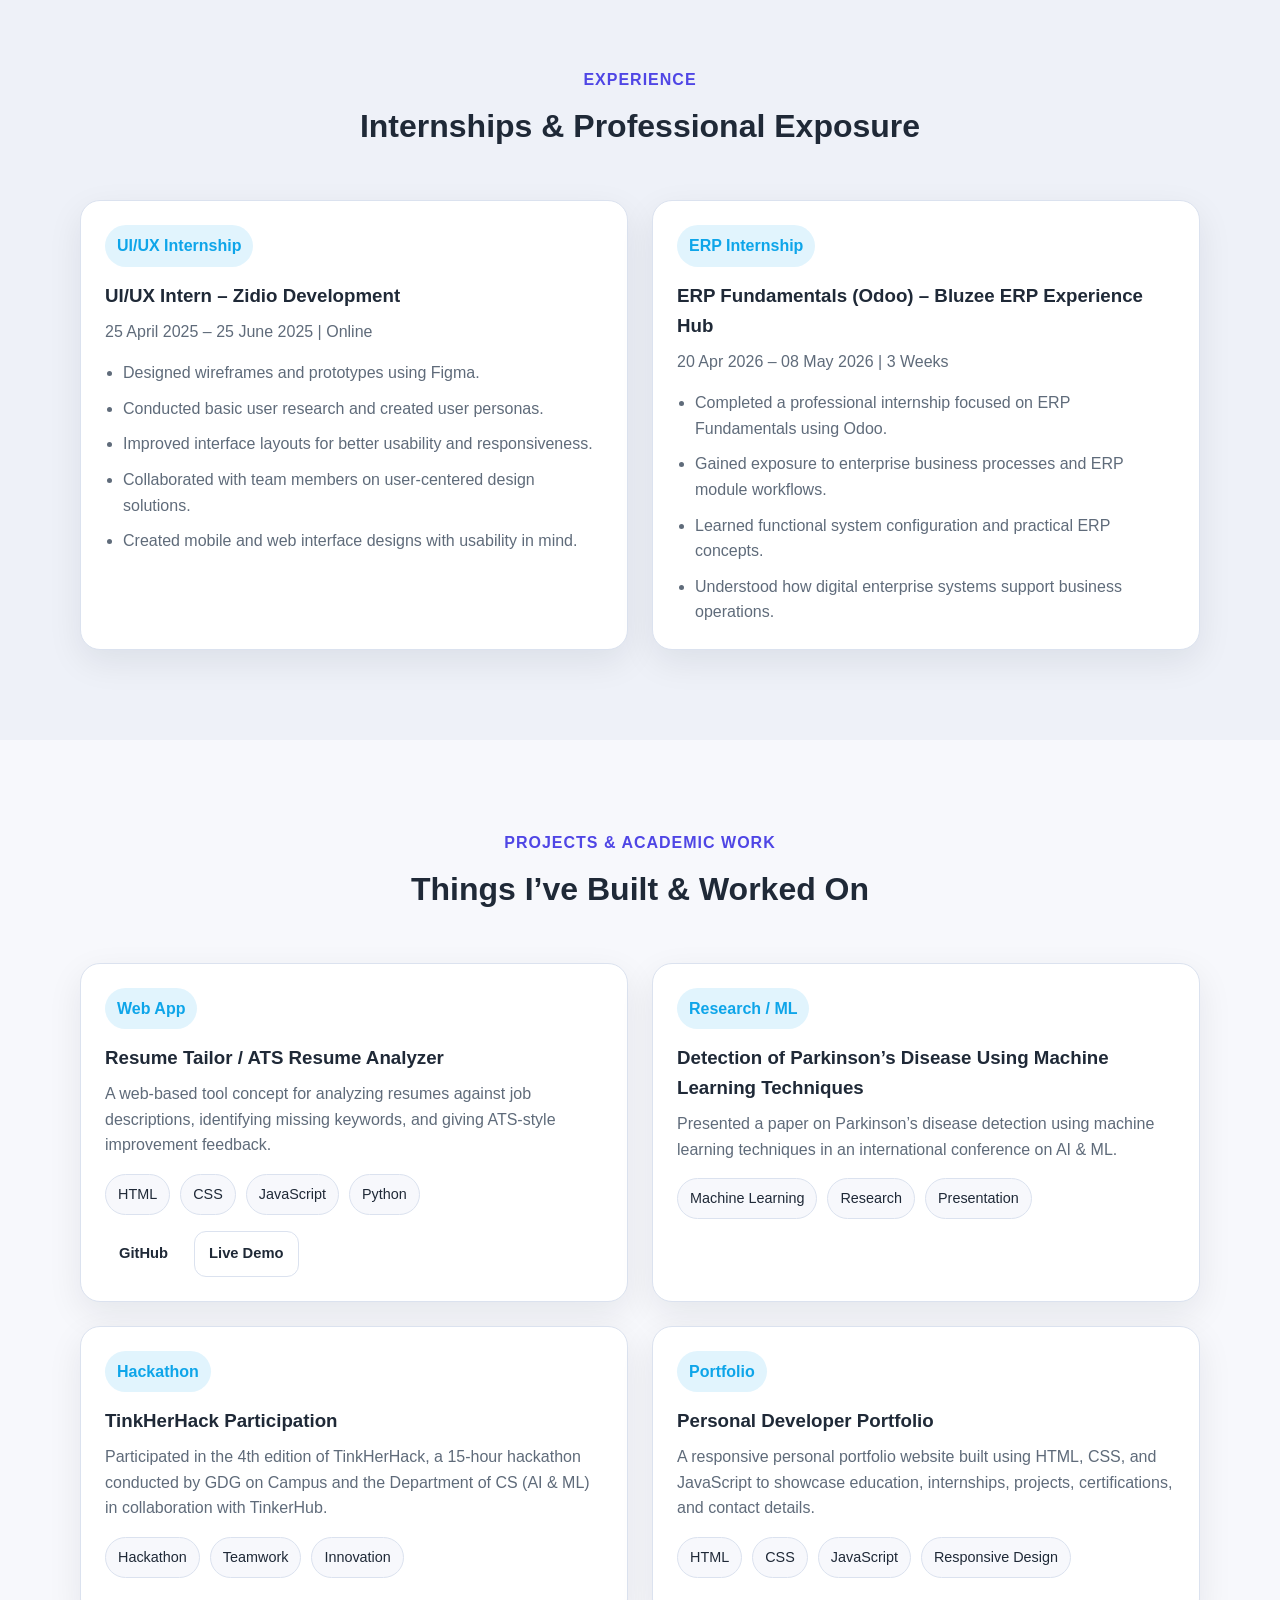
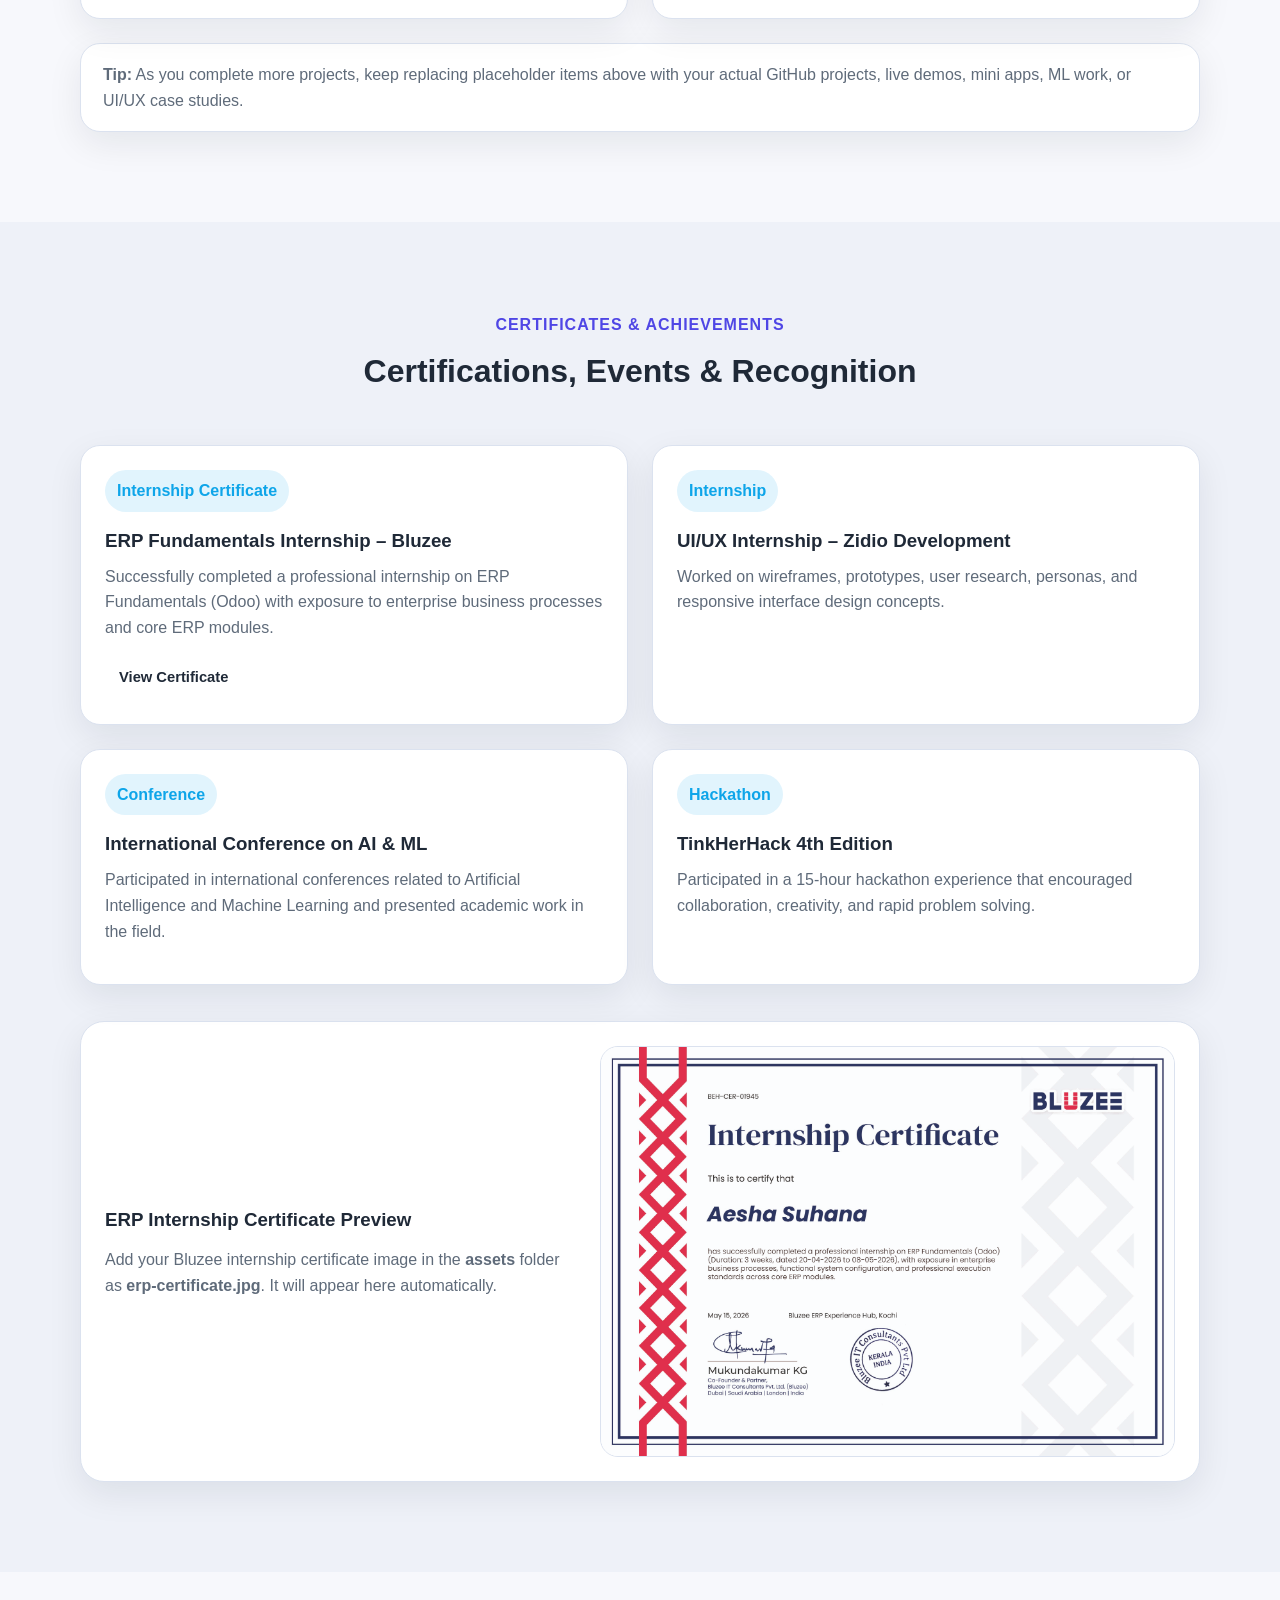
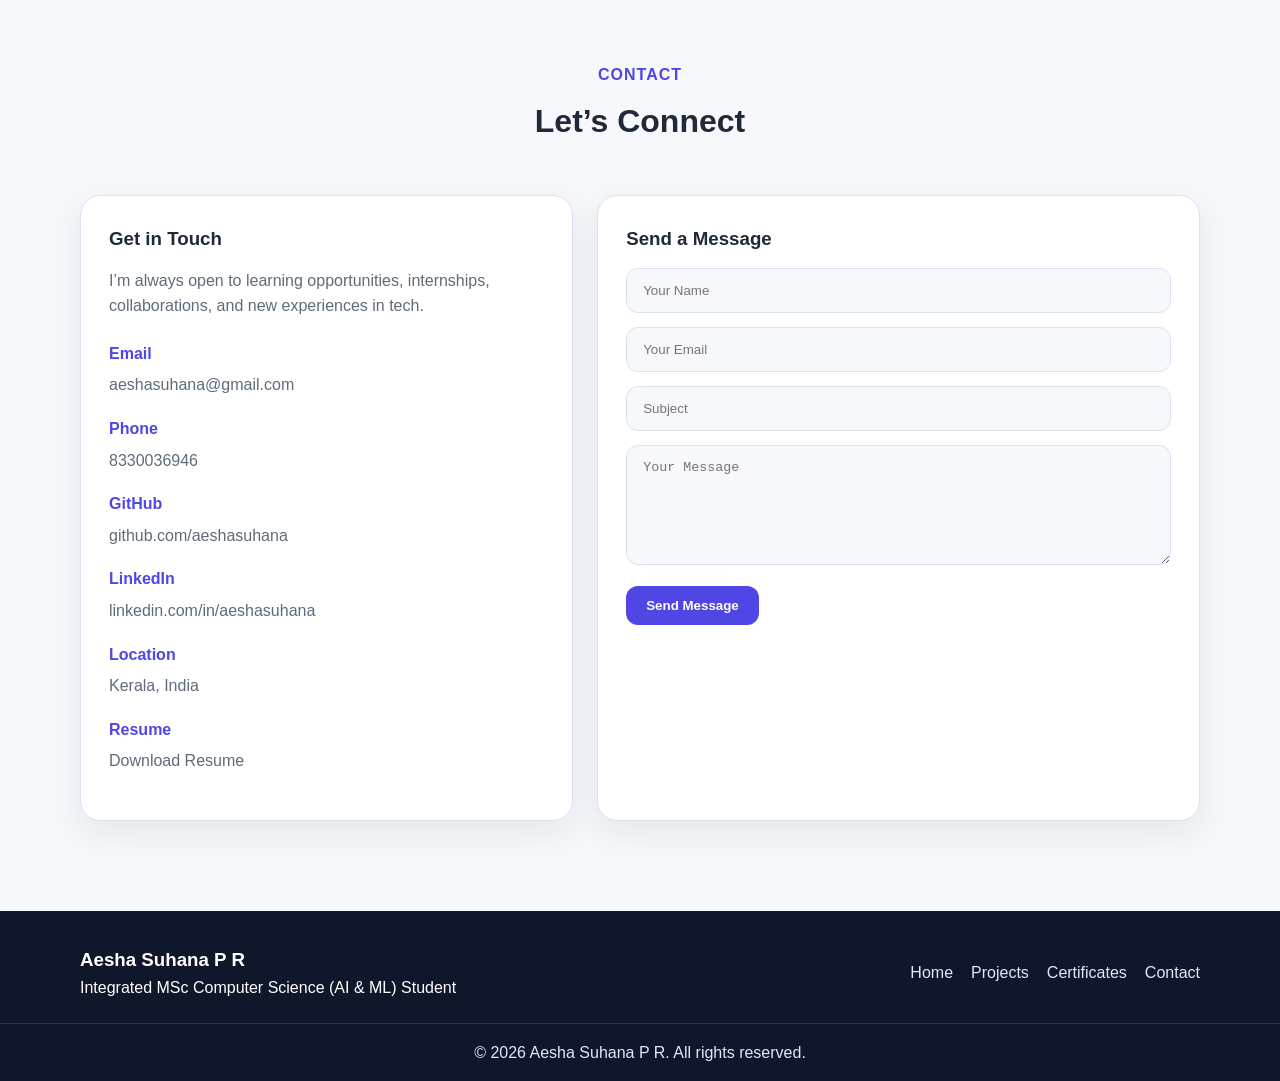
==== commit e03c7638: "Fixed profile image, removed tip box, updated ERP certificate" ====
--- a/index.html
+++ b/index.html
@@ -73,17 +73,18 @@
 
       <div class="hero-image-card">
         <div class="profile-card">
-          <!-- Replace with your profile photo if you have one -->
-          <img src="assets/profile.jpg" alt="Aesha Suhana P R" class="profile-photo">
-          <h3>Aesha Suhana P R</h3>
-          <p>Aspiring Developer • UI/UX • AI/ML Enthusiast</p>
-          <div class="mini-tags">
-            <span>Python</span>
-            <span>Web Dev</span>
-            <span>ERP</span>
-            <span>Figma</span>
-          </div>
-        </div>
+            <img src="./assets/profile.jpg" alt="Aesha Suhana P R" class="profile-photo">
+
+            <h3>Aesha Suhana P R</h3>
+            <p>Aspiring Developer • UI/UX • AI/ML Enthusiast</p>
+
+            <div class="mini-tags">
+                <span>Python</span>
+                <span>Web Dev</span>
+                <span>ERP</span>
+                <span>Figma</span>
+            </div>
+            </div>
       </div>
     </div>
   </section>
--- a/style.css
+++ b/style.css
@@ -294,7 +294,7 @@
   text-align: center;
 }
 
-.profile-placeholder {
+/*.profile-placeholder {
   width: 120px;
   height: 120px;
   margin: 0 auto 18px;
@@ -305,14 +305,24 @@
   color: #fff;
   font-size: 2.2rem;
   font-weight: 800;
-}
+}*/
+/*.profile-photo {
+  width: 120px;
+  height: 120px;
+  margin: 0 auto 18px;
+  border-radius: 50%;
+  object-fit: cover;
+  border: 4px solid rgba(255,255,255,0.7);
+}*/
 .profile-photo {
   width: 120px;
   height: 120px;
   margin: 0 auto 18px;
   border-radius: 50%;
   object-fit: cover;
-  border: 4px solid rgba(255,255,255,0.7);
+  display: block;
+  border: 4px solid red;
+  background: yellow;
 }
 
 
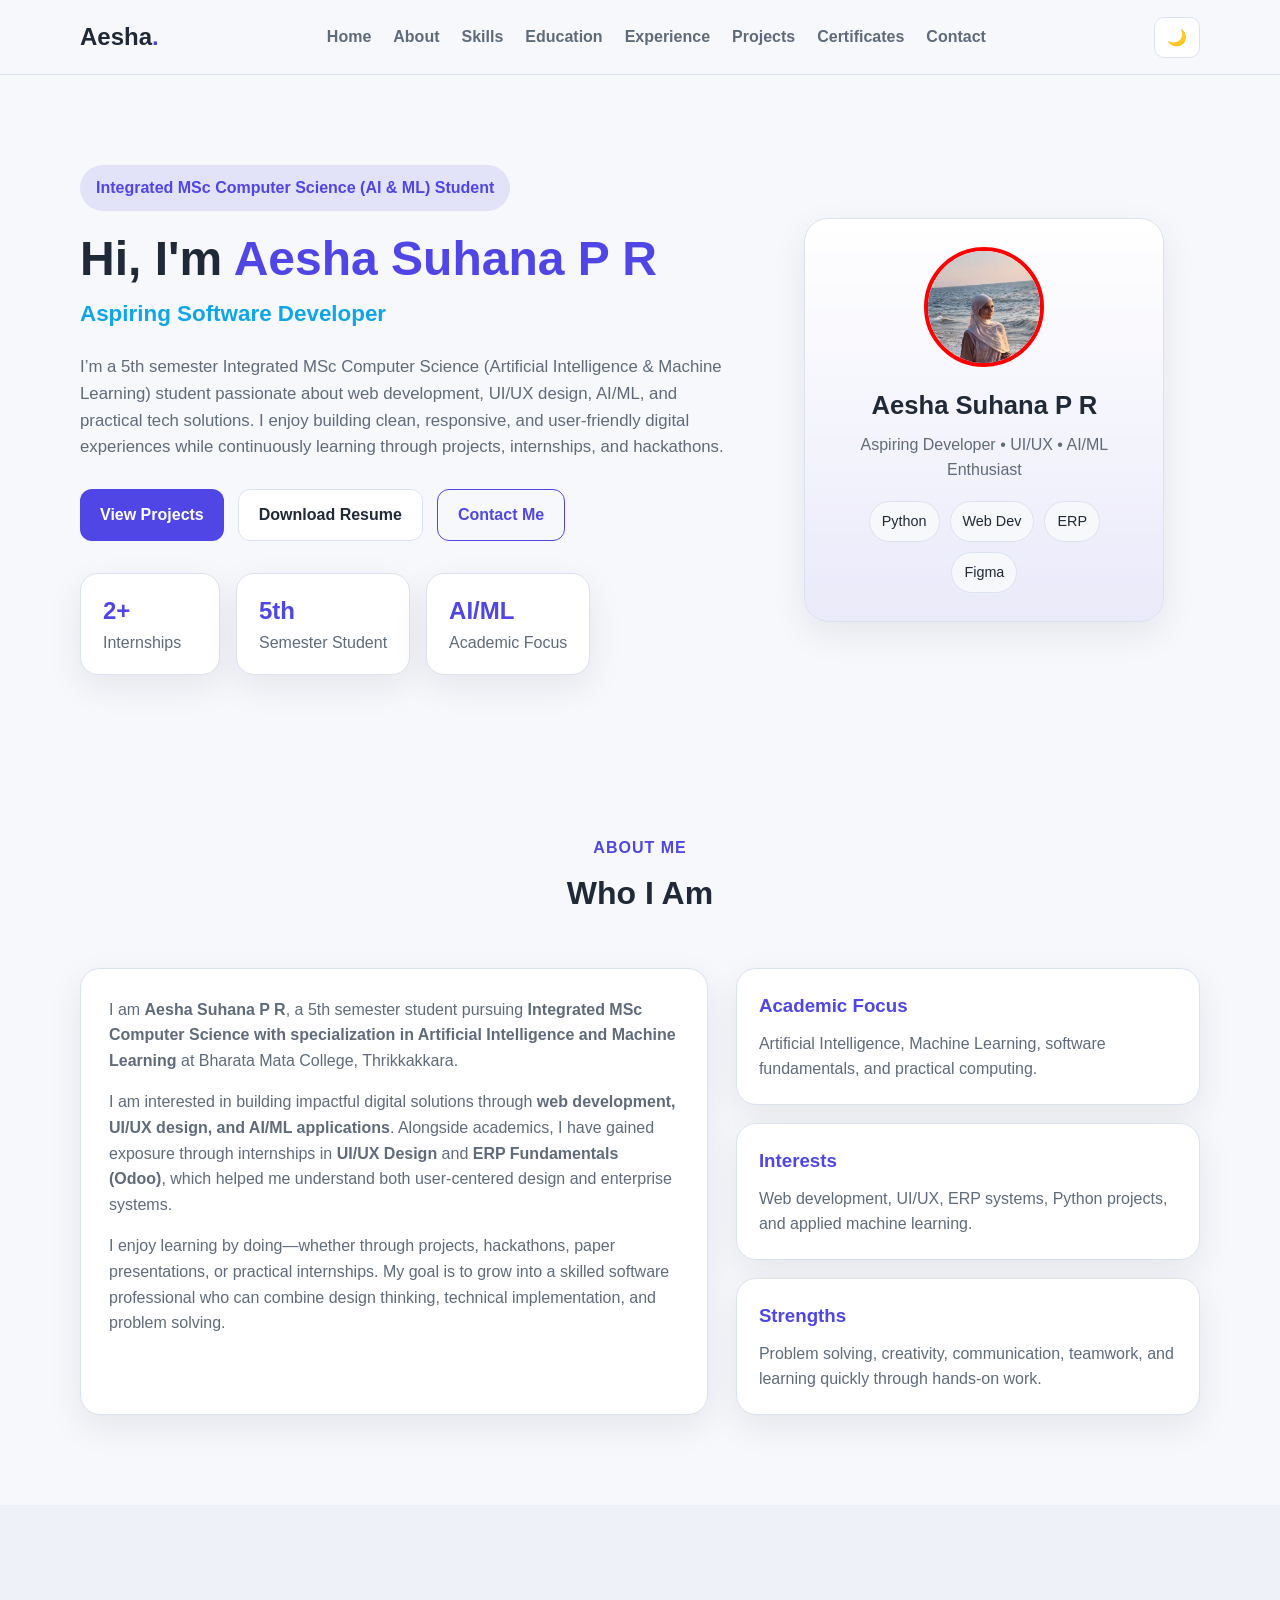
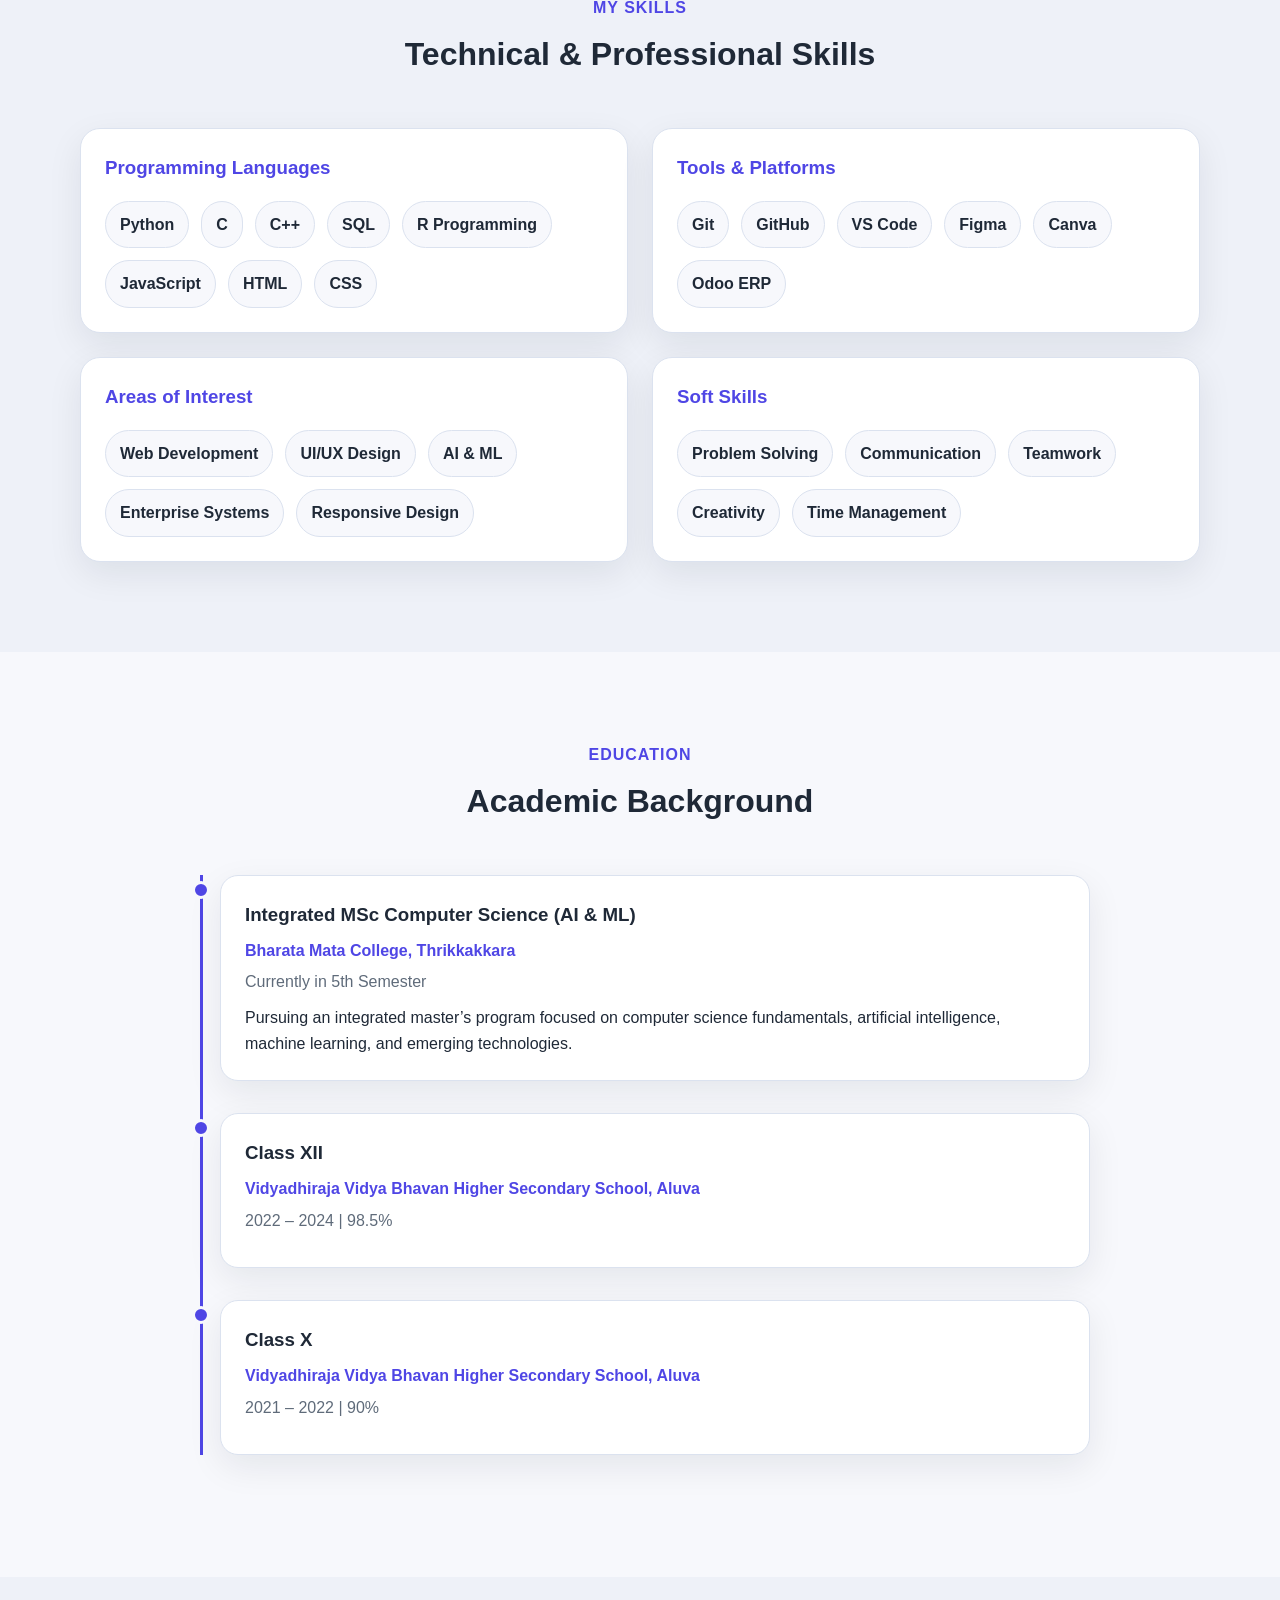
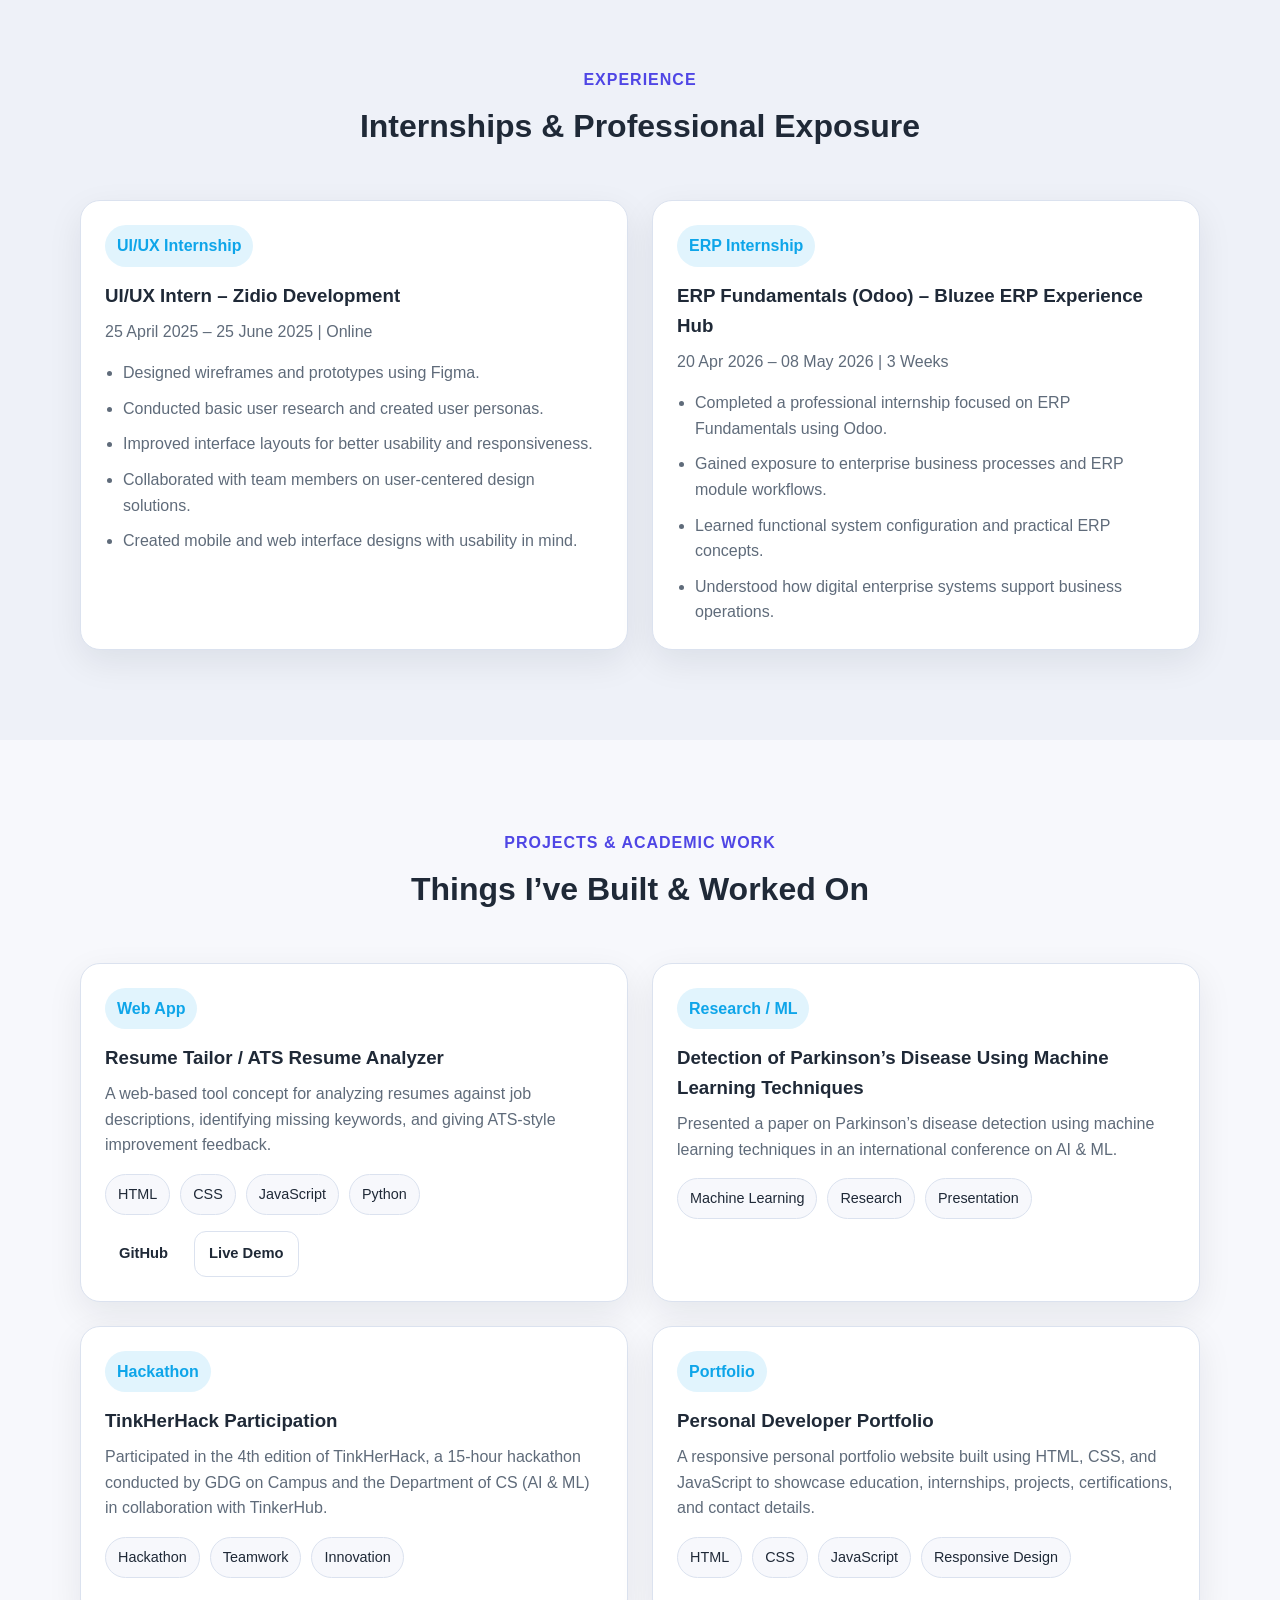
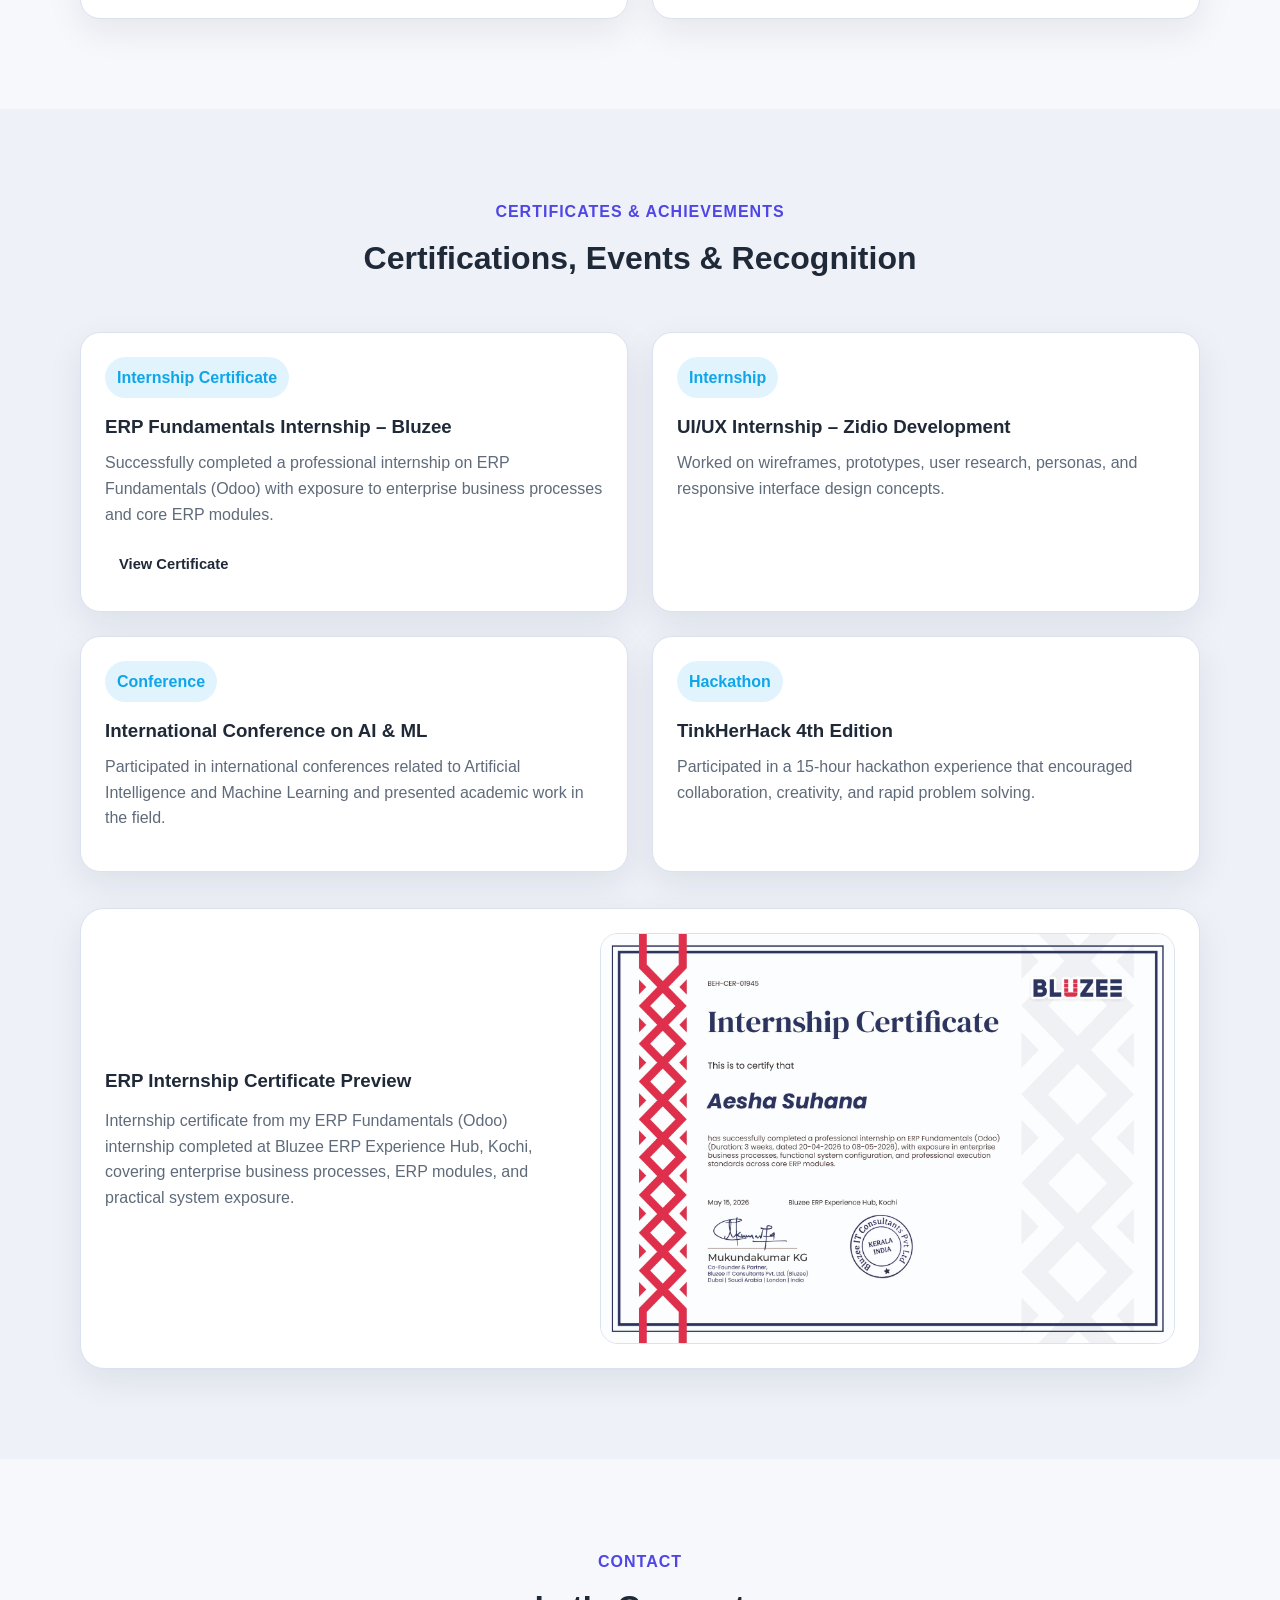
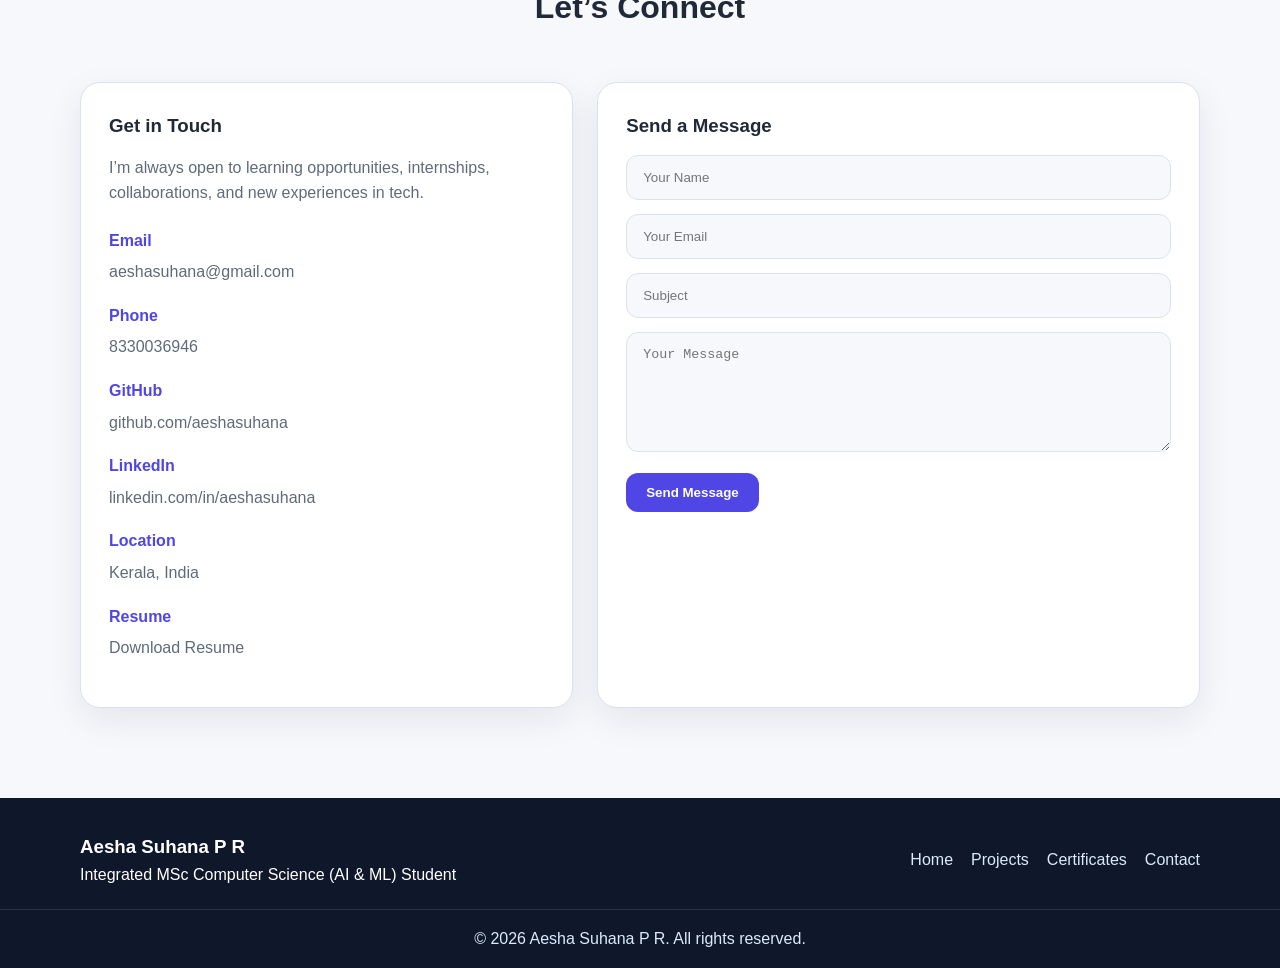
==== commit 1d93ad57: "Fixed profile image, removed tip box, updated ERP certificate" ====
--- a/index.html
+++ b/index.html
@@ -362,12 +362,7 @@
         </article>
       </div>
 
-      <div class="note-box">
-        <p>
-          <strong>Tip:</strong> As you complete more projects, keep replacing placeholder items above with your actual GitHub projects,
-          live demos, mini apps, ML work, or UI/UX case studies.
-        </p>
-      </div>
+      
     </div>
   </section>
 
@@ -422,8 +417,7 @@
         <div class="certificate-text">
           <h3>ERP Internship Certificate Preview</h3>
           <p>
-            Add your Bluzee internship certificate image in the <strong>assets</strong> folder as
-            <strong>erp-certificate.jpg</strong>. It will appear here automatically.
+            Internship certificate from my ERP Fundamentals (Odoo) internship completed at Bluzee ERP Experience Hub, Kochi, covering enterprise business processes, ERP modules, and practical system exposure.
           </p>
         </div>
         <div class="certificate-image-wrap">
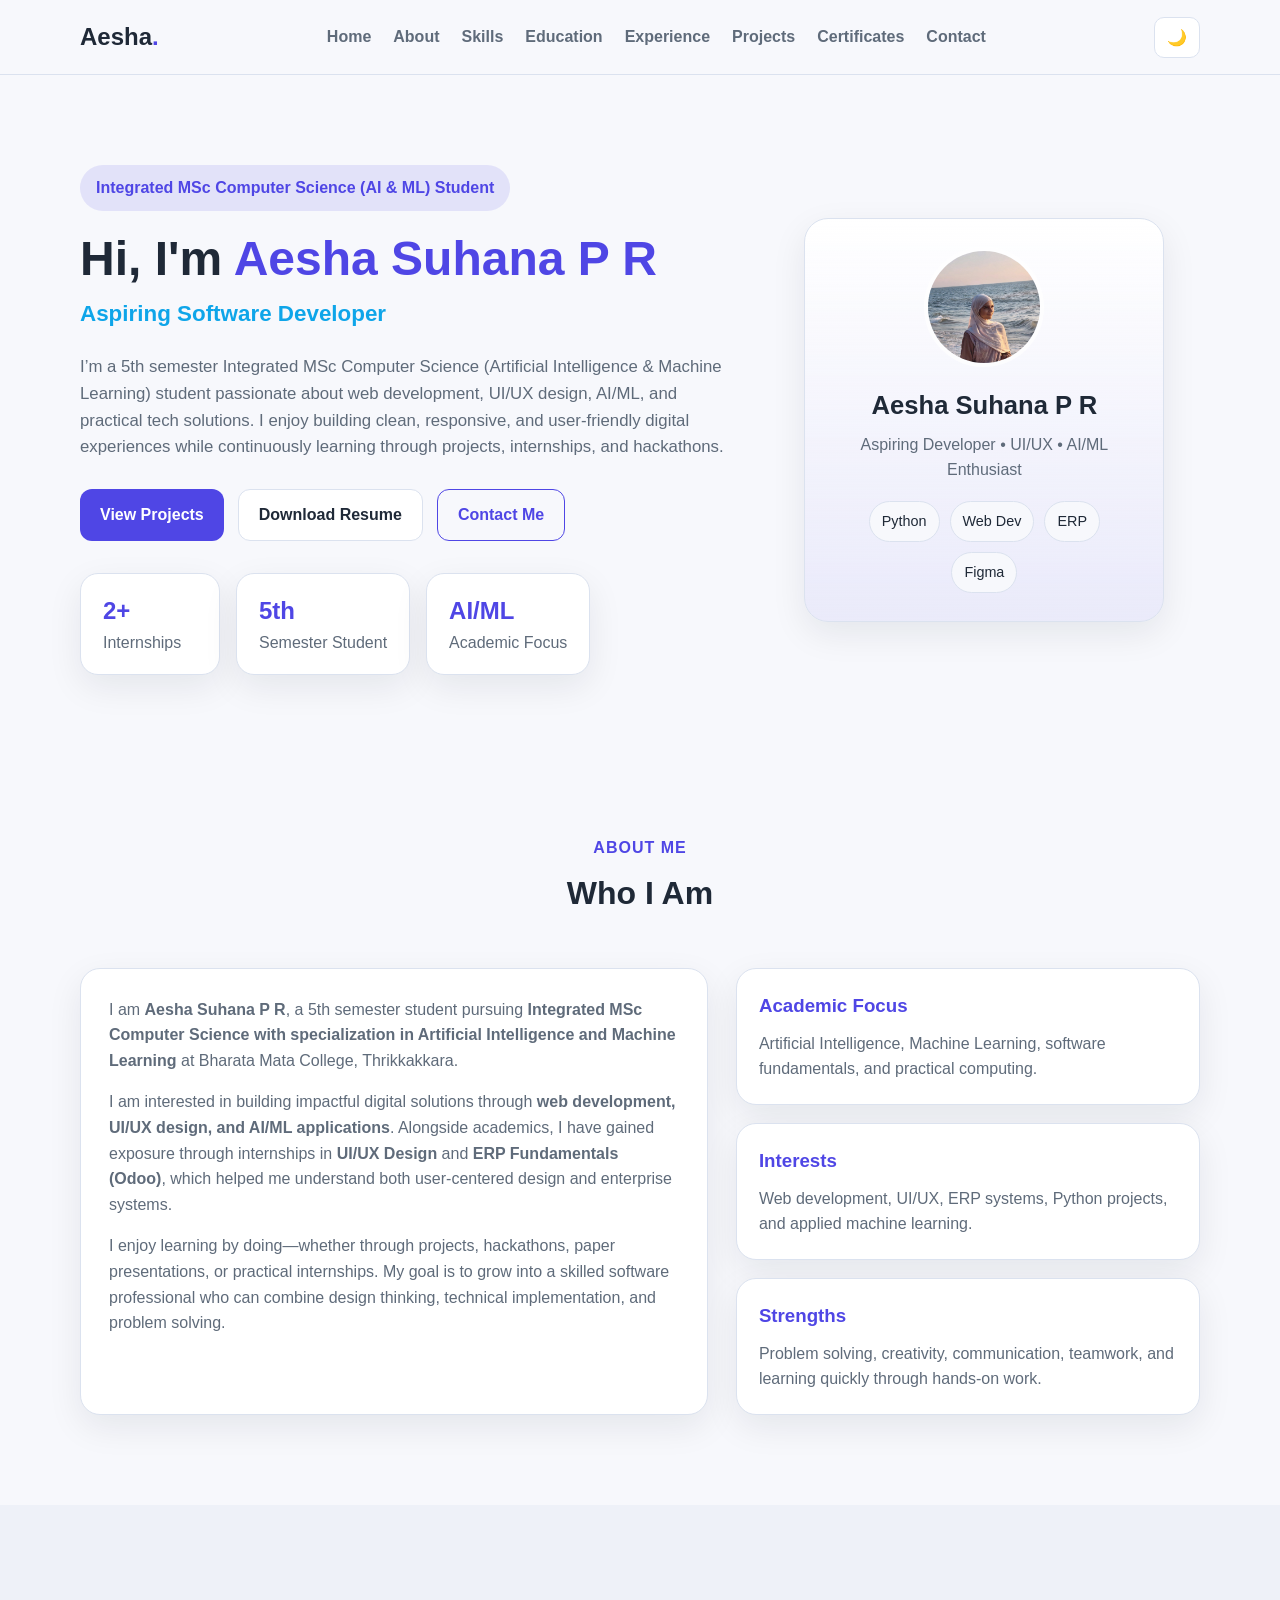
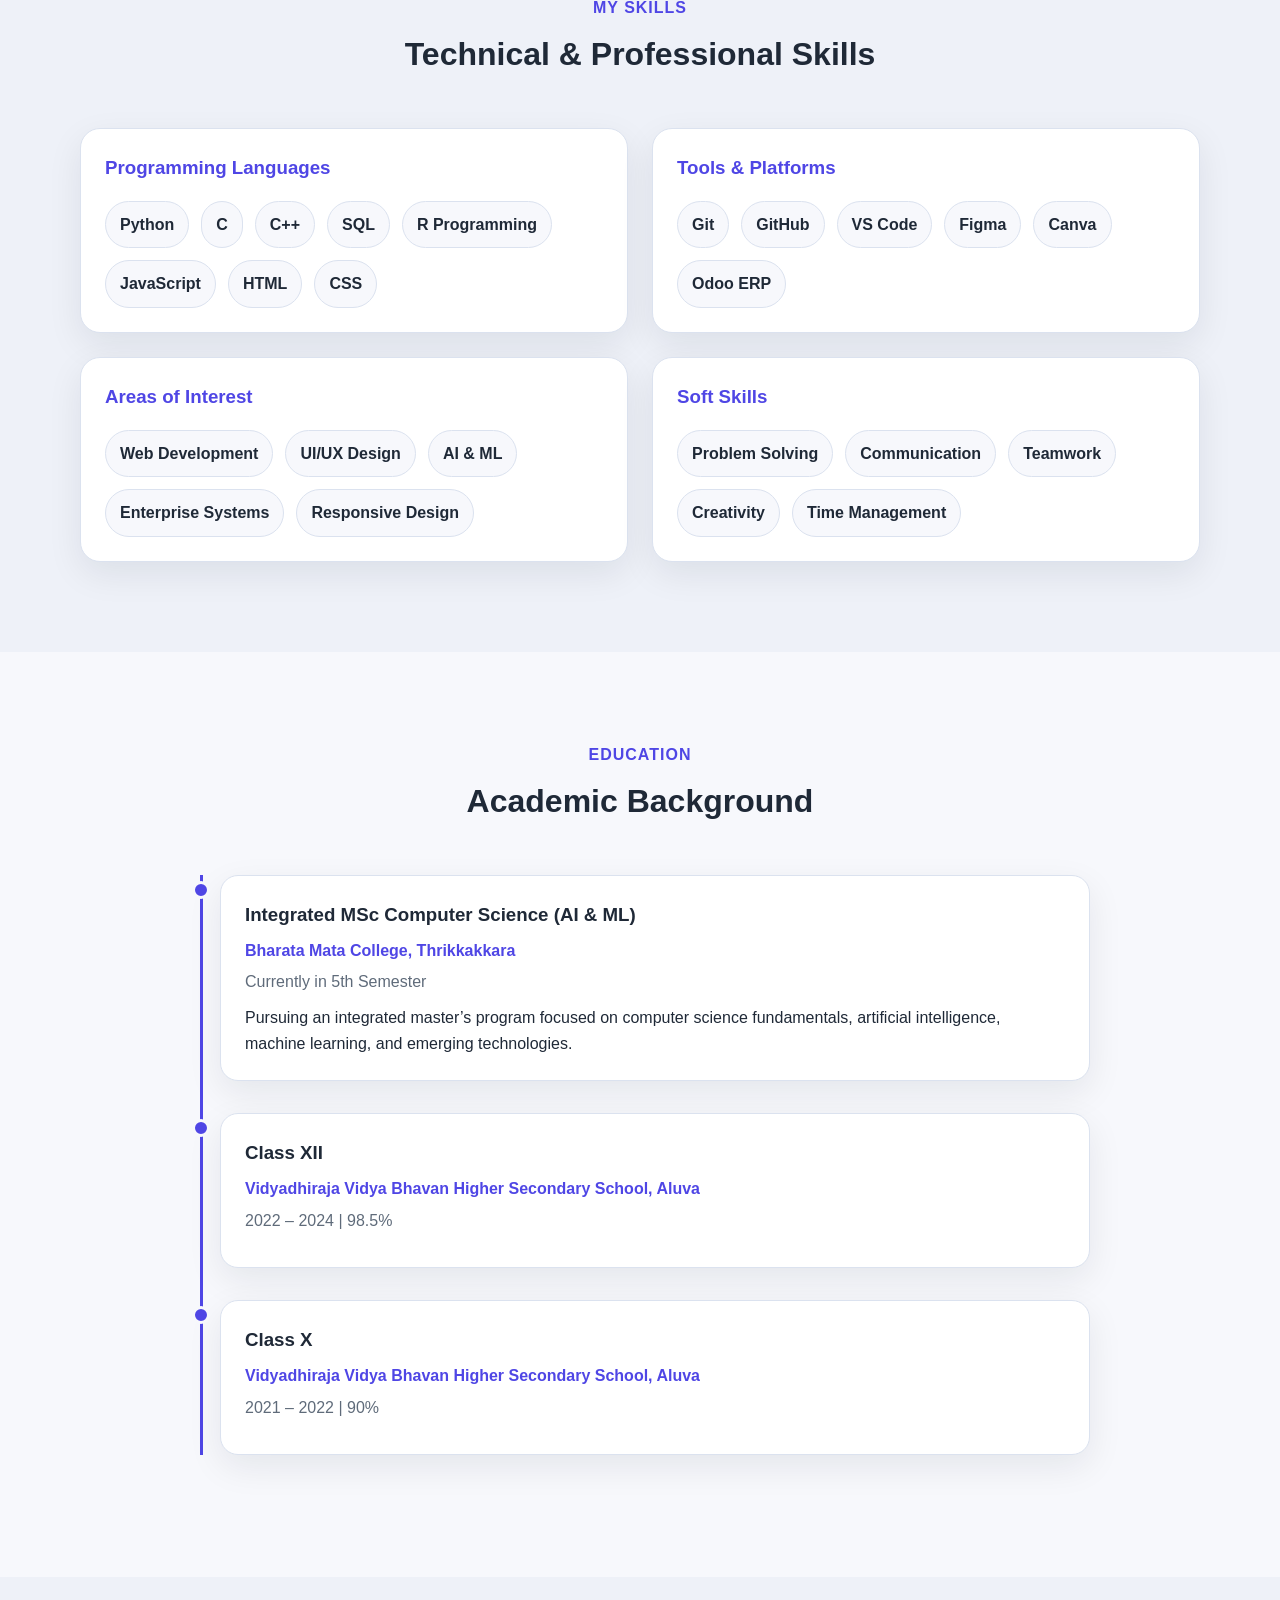
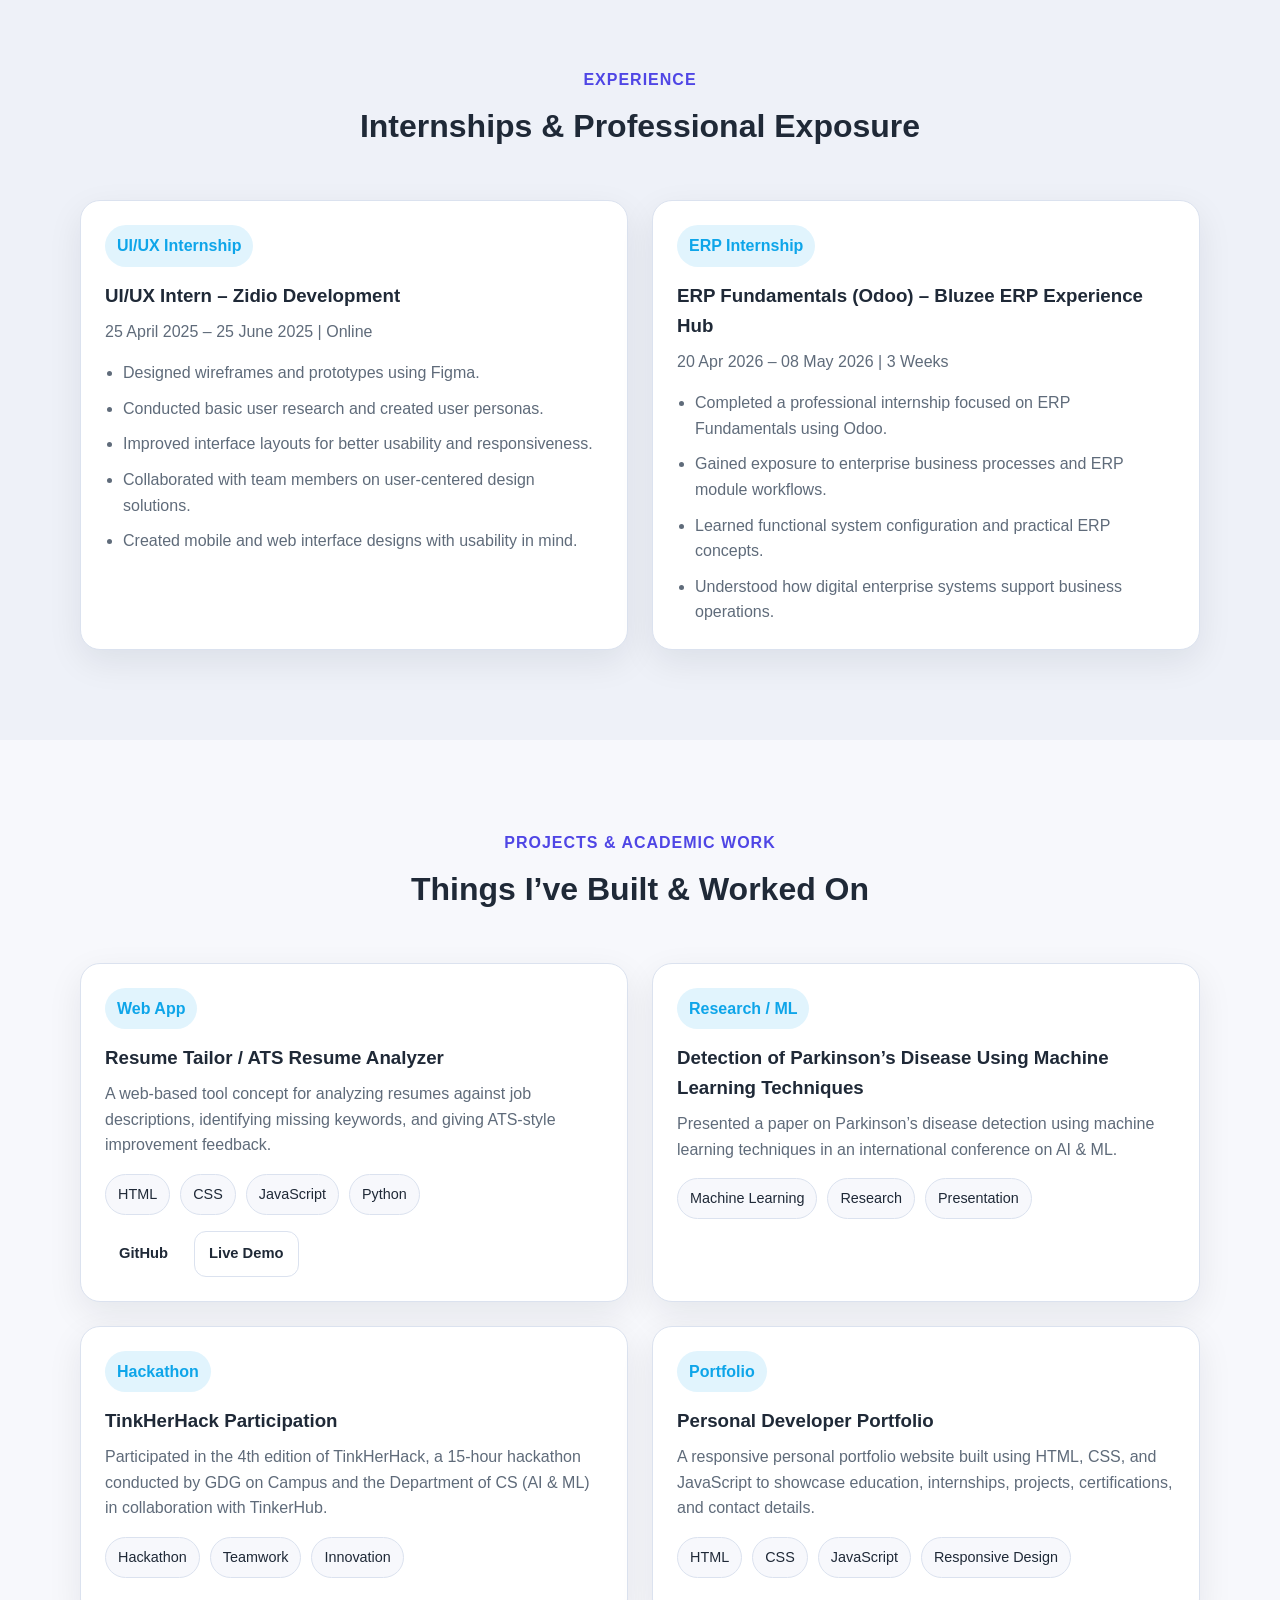
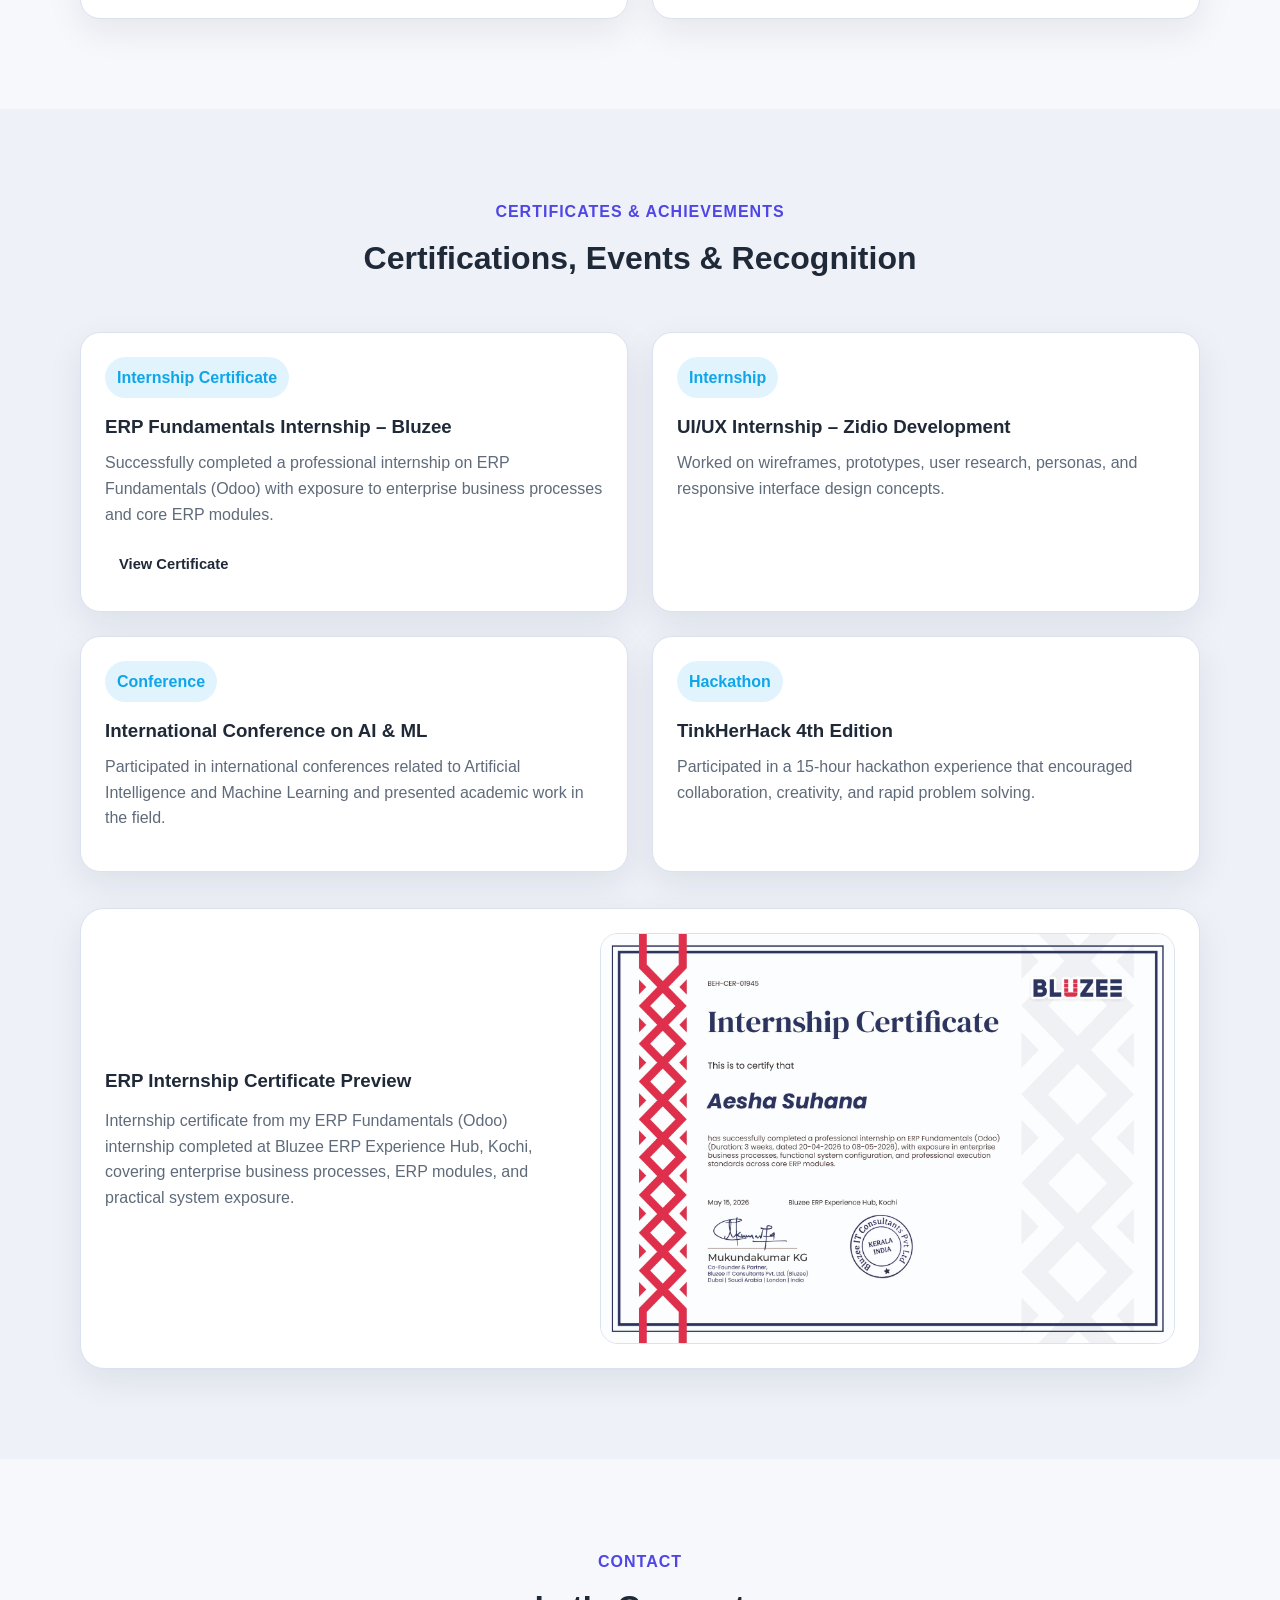
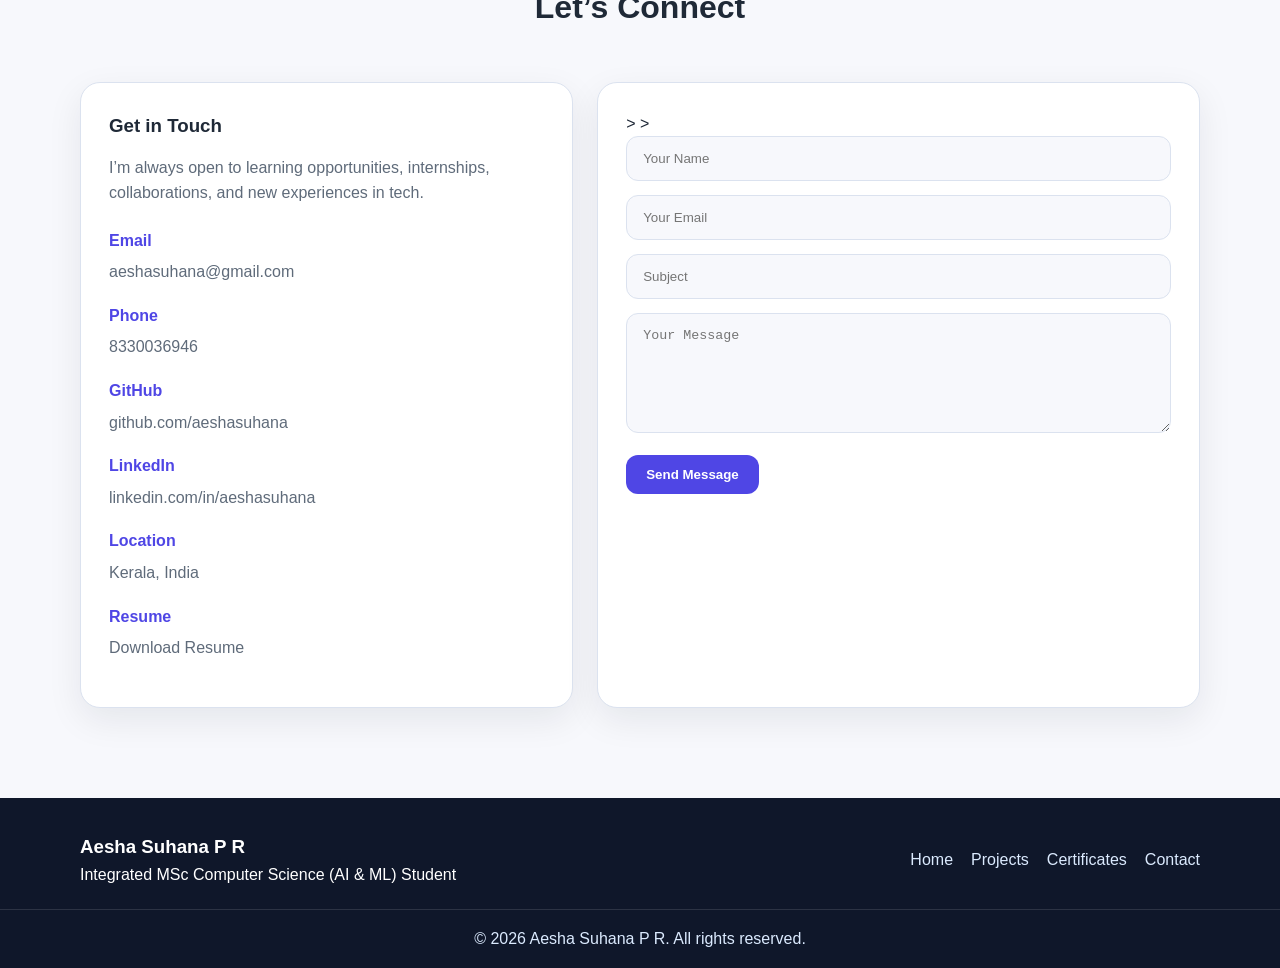
==== commit d44f96c0: "Added Formspree contact form backend" ====
--- a/index.html
+++ b/index.html
@@ -472,14 +472,26 @@
           </div>
         </div>
 
-        <form class="contact-form" id="contactForm">
-          <h3>Send a Message</h3>
-          <input type="text" placeholder="Your Name" required />
-          <input type="email" placeholder="Your Email" required />
-          <input type="text" placeholder="Subject" required />
-          <textarea rows="6" placeholder="Your Message" required></textarea>
-          <button type="submit" class="btn primary-btn">Send Message</button>
-          <p id="formMessage" class="form-message"></p>
+        <form 
+         class="contact-form" 
+         action="https://formspree.io/f/mbdvwpod" 
+         method="POST"
+
+         <input type="hidden" name="_subject" value="New Portfolio Contact Message">
+         <input type="hidden" name="_next" value="https://aeshasuhana.github.io/aesha-portfolio/thankyou.html">
+>
+         <input type="hidden" name="_subject" value="New Portfolio Contact Message">
+         <input type="hidden" name="_next" value="https://aeshasuhana.github.io/aesha-portfolio/thankyou.html">
+>
+         <input type="text" name="name" placeholder="Your Name" required>
+  
+         <input type="email" name="email" placeholder="Your Email" required>
+  
+         <input type="text" name="subject" placeholder="Subject" required>
+  
+         <textarea name="message" placeholder="Your Message" rows="6" required></textarea>
+  
+         <button type="submit" class="btn primary-btn">Send Message</button>
         </form>
       </div>
     </div>
--- a/style.css
+++ b/style.css
@@ -306,15 +306,15 @@
   font-size: 2.2rem;
   font-weight: 800;
 }*/
-/*.profile-photo {
+.profile-photo {
   width: 120px;
   height: 120px;
   margin: 0 auto 18px;
   border-radius: 50%;
   object-fit: cover;
   border: 4px solid rgba(255,255,255,0.7);
-}*/
-.profile-photo {
+}
+/*.profile-photo {
   width: 120px;
   height: 120px;
   margin: 0 auto 18px;
@@ -323,7 +323,7 @@
   display: block;
   border: 4px solid red;
   background: yellow;
-}
+}*/
 
 
 .profile-card h3 {
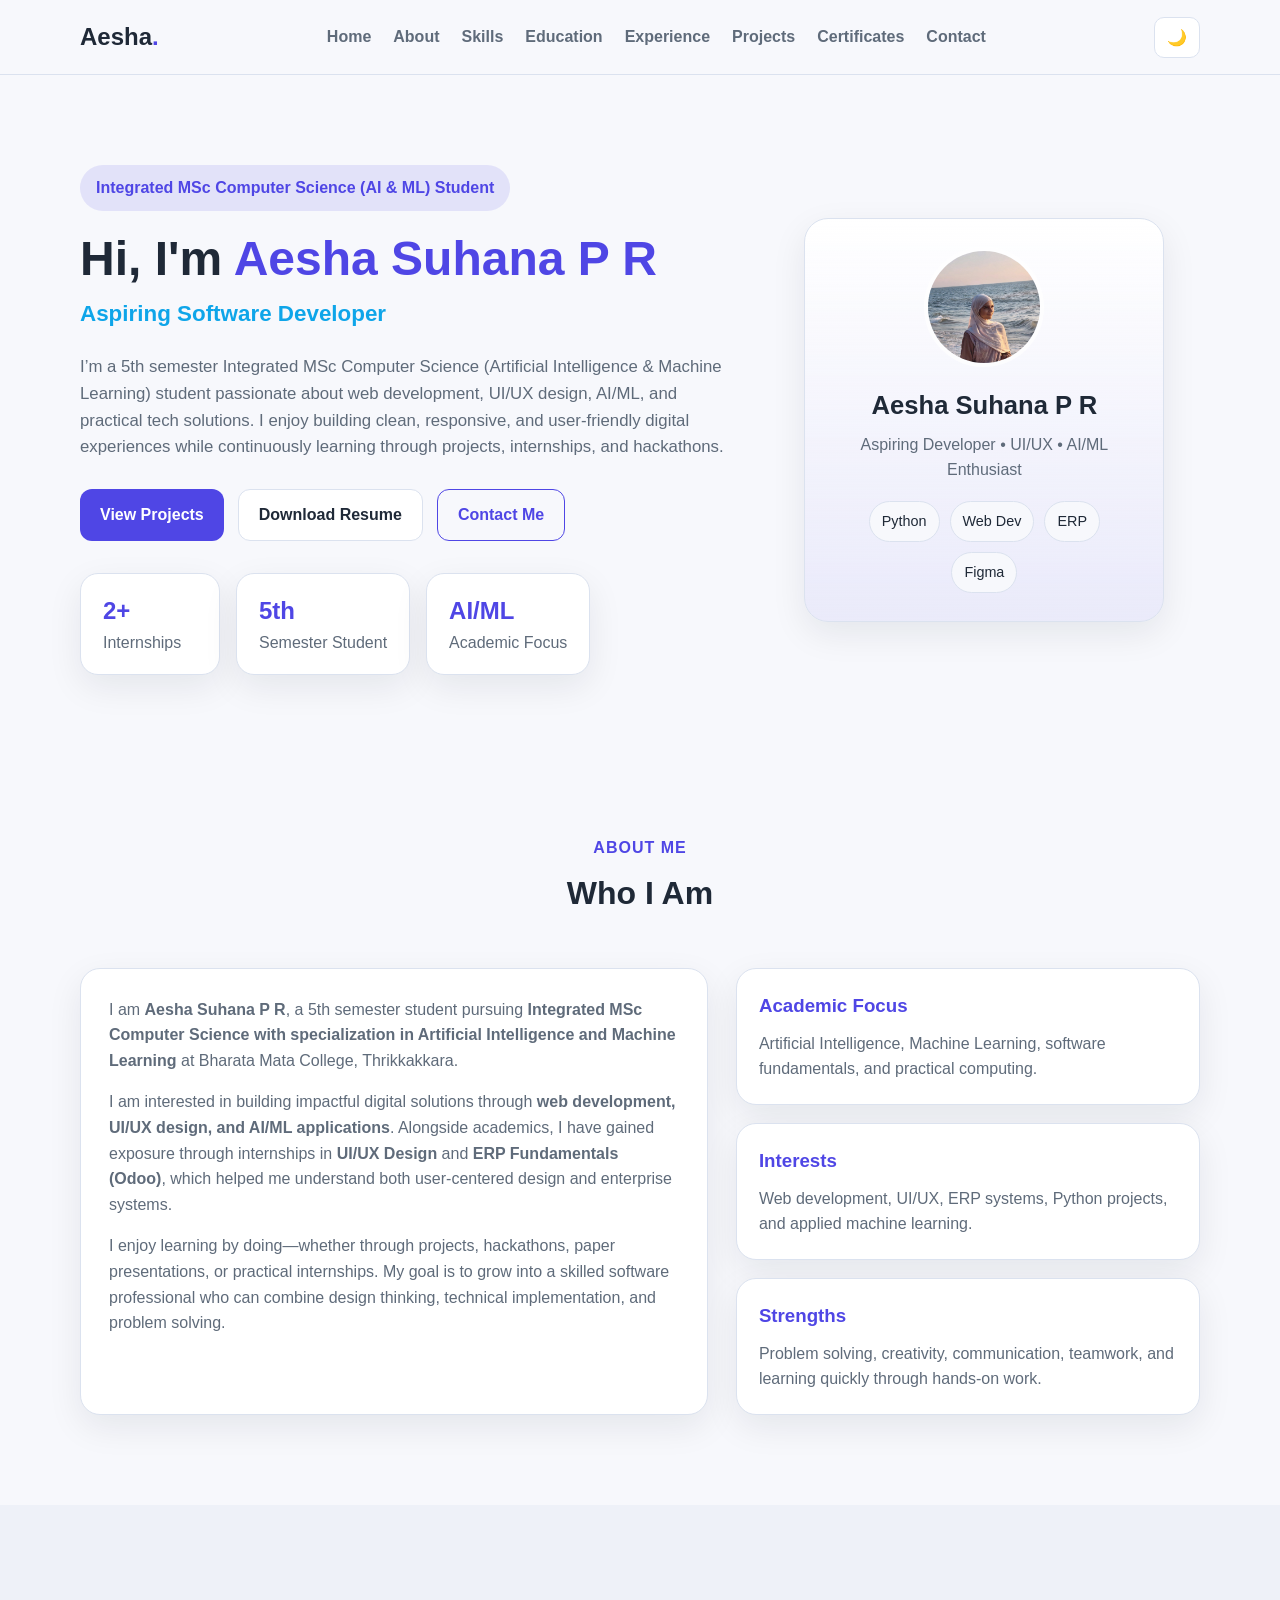
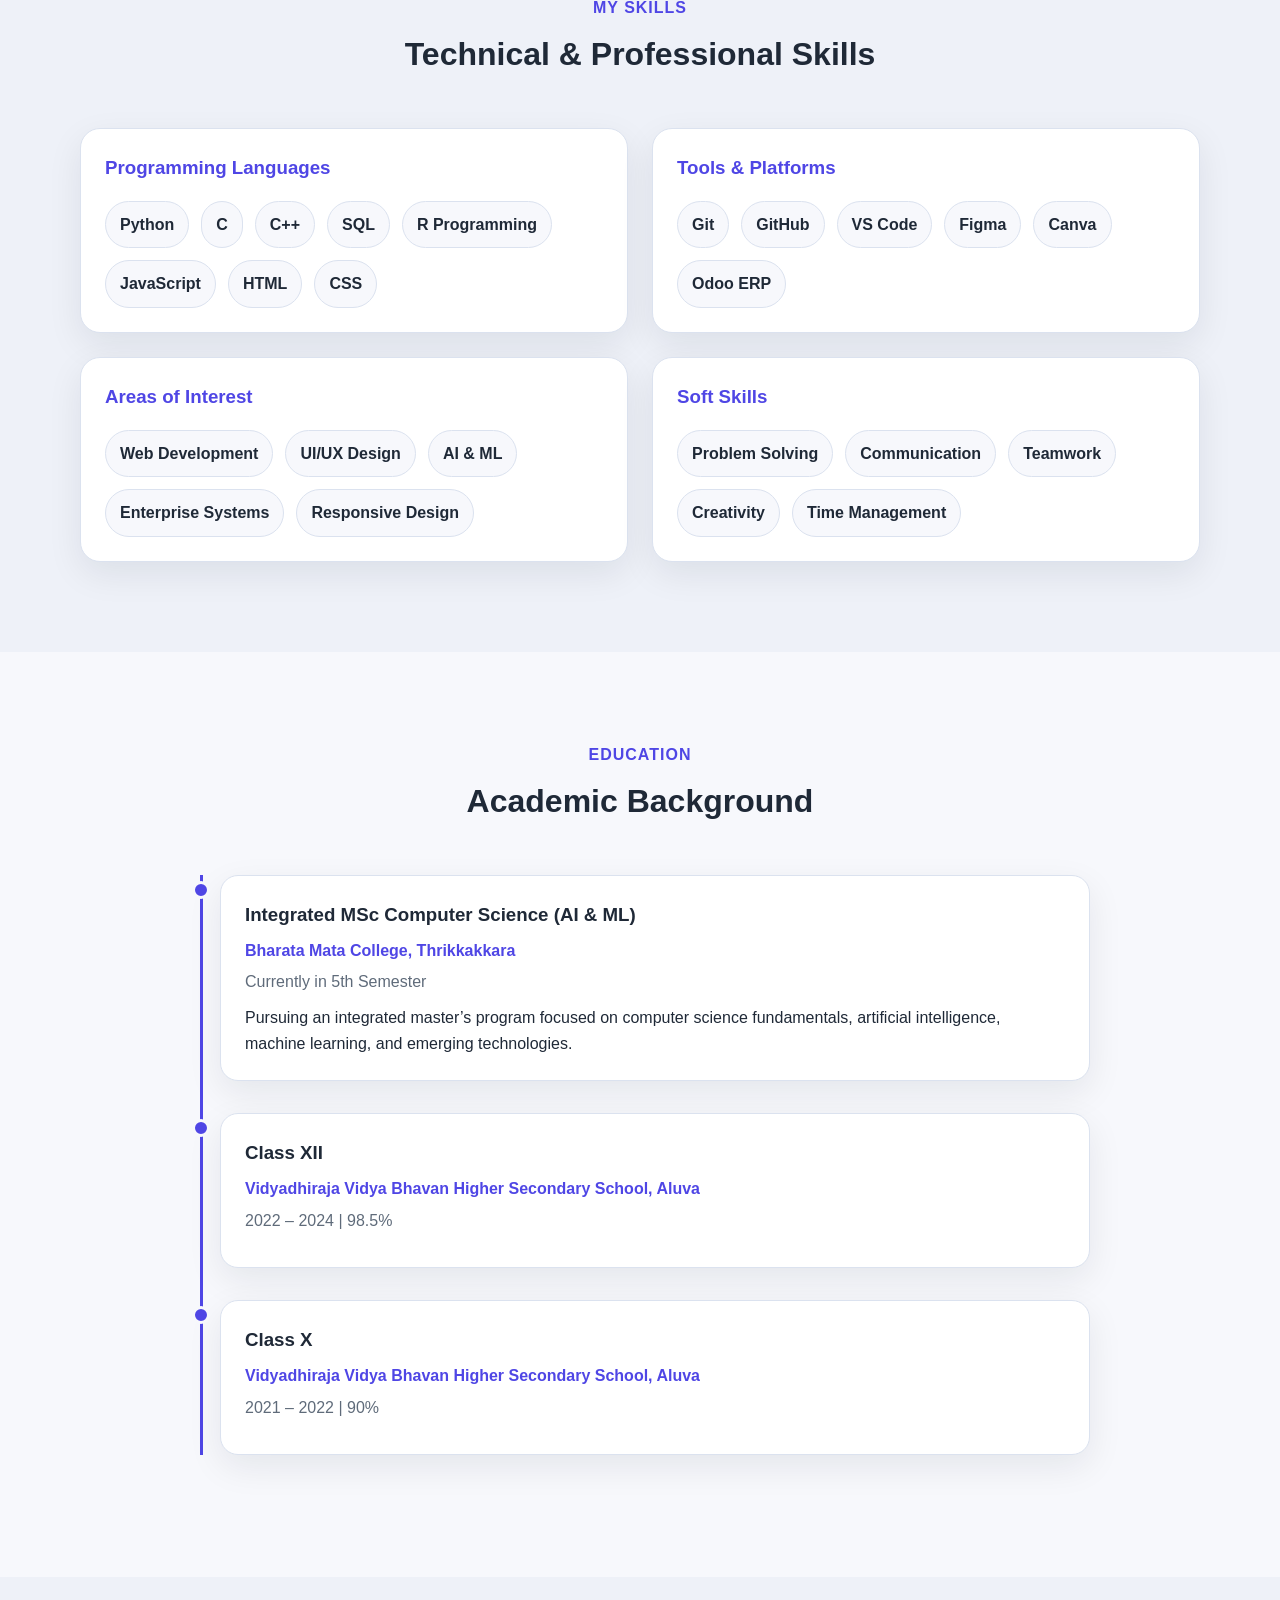
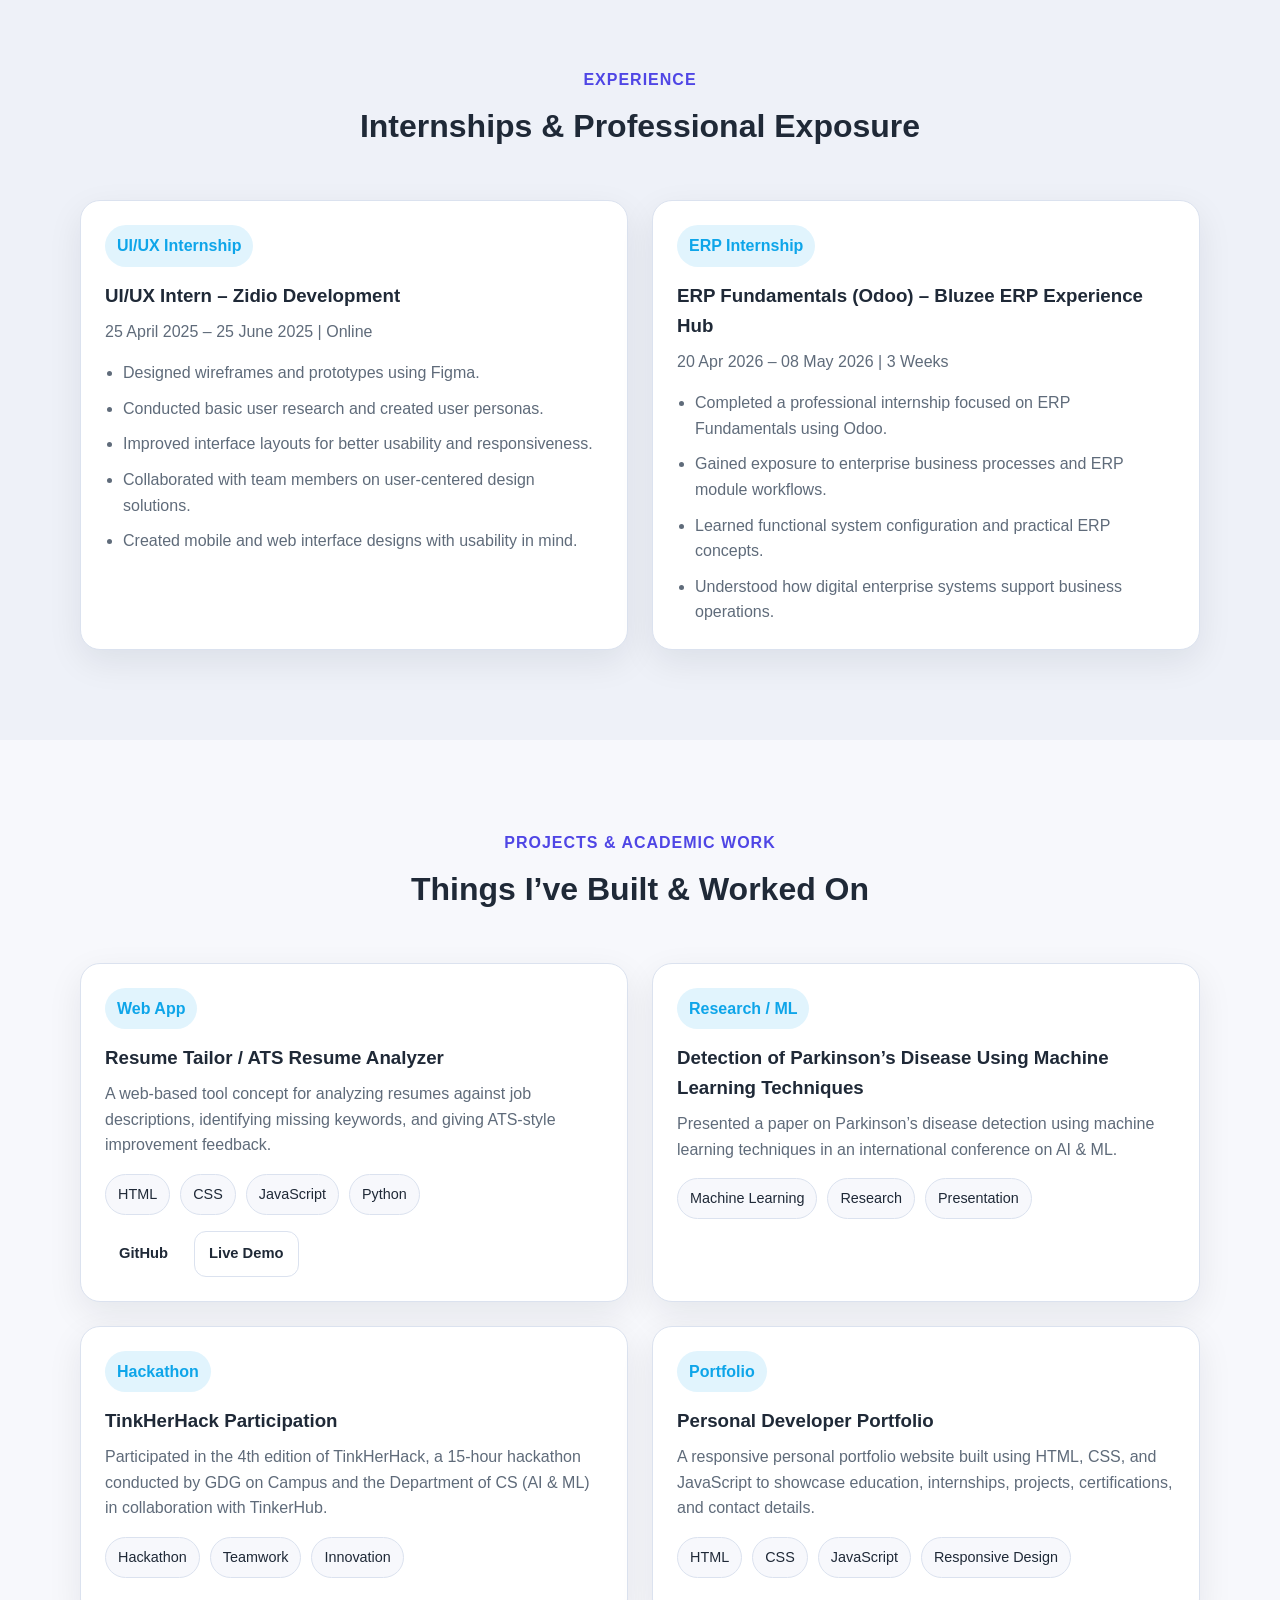
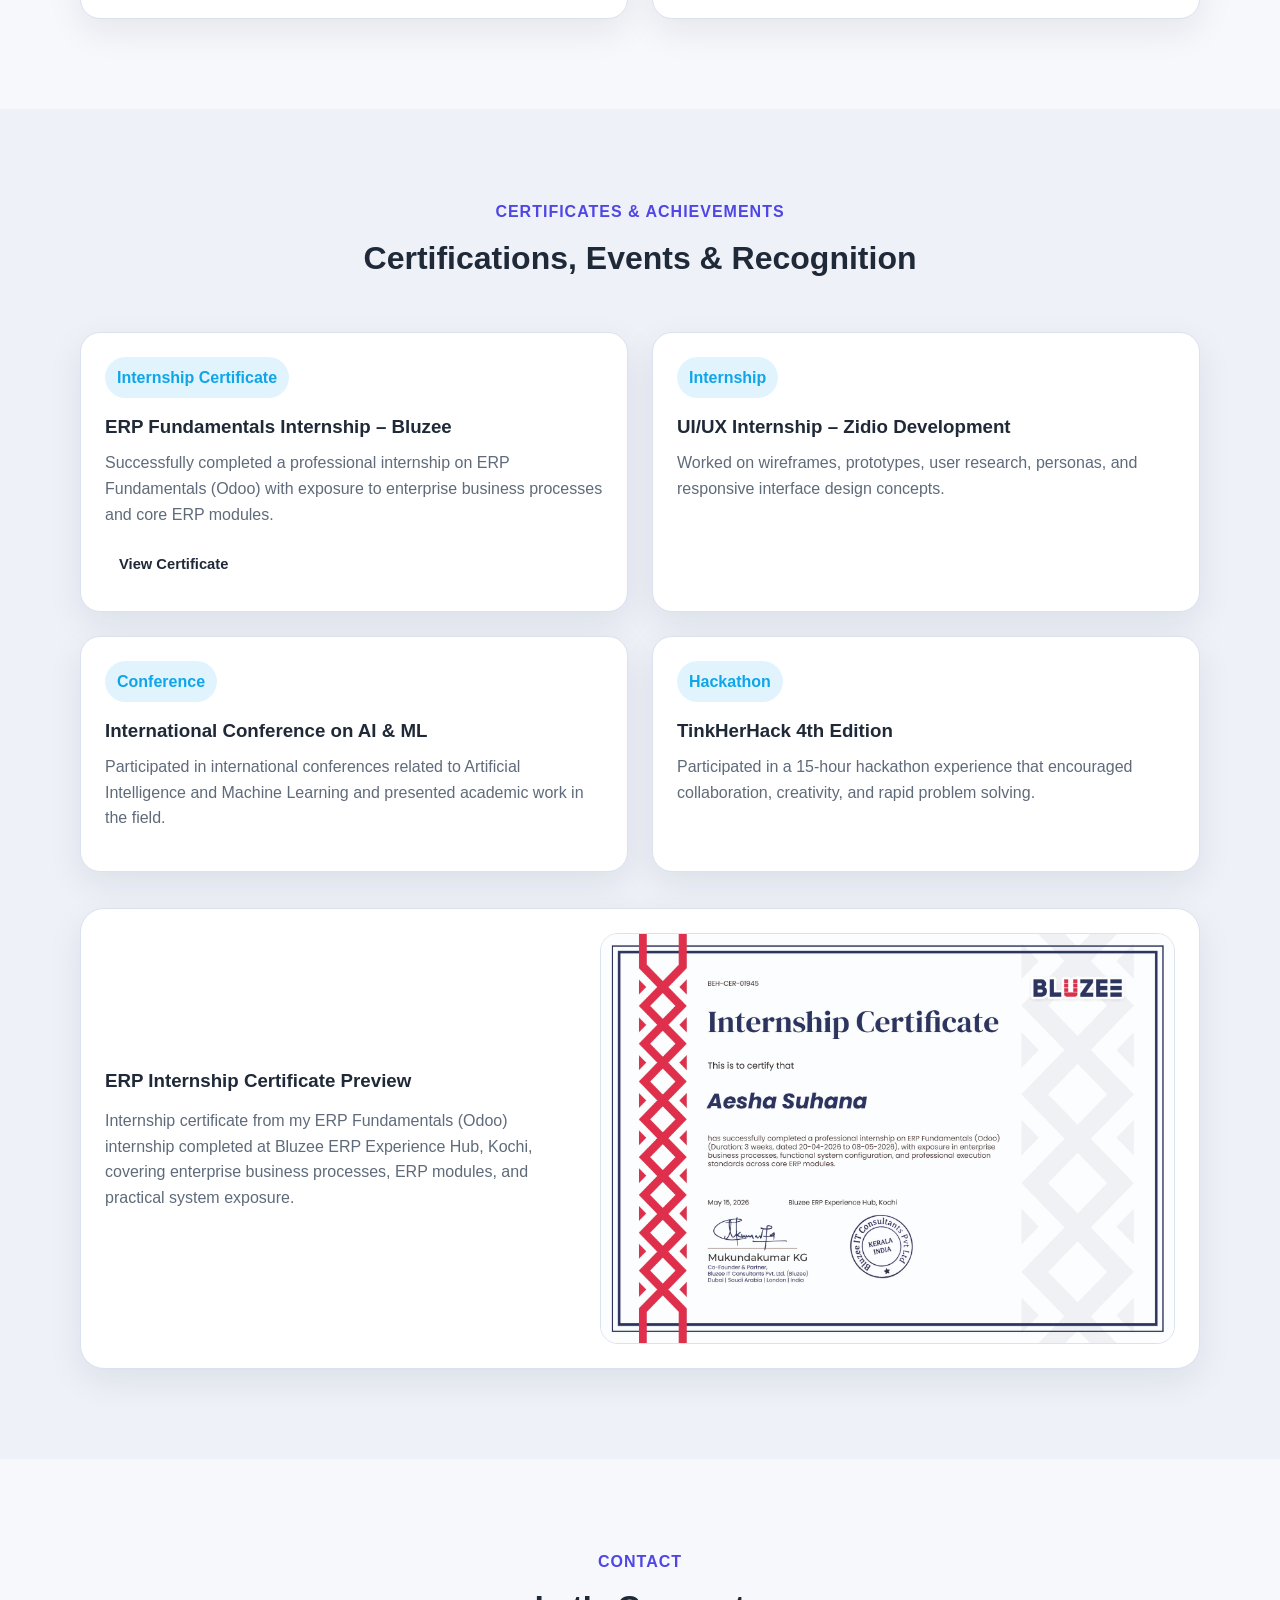
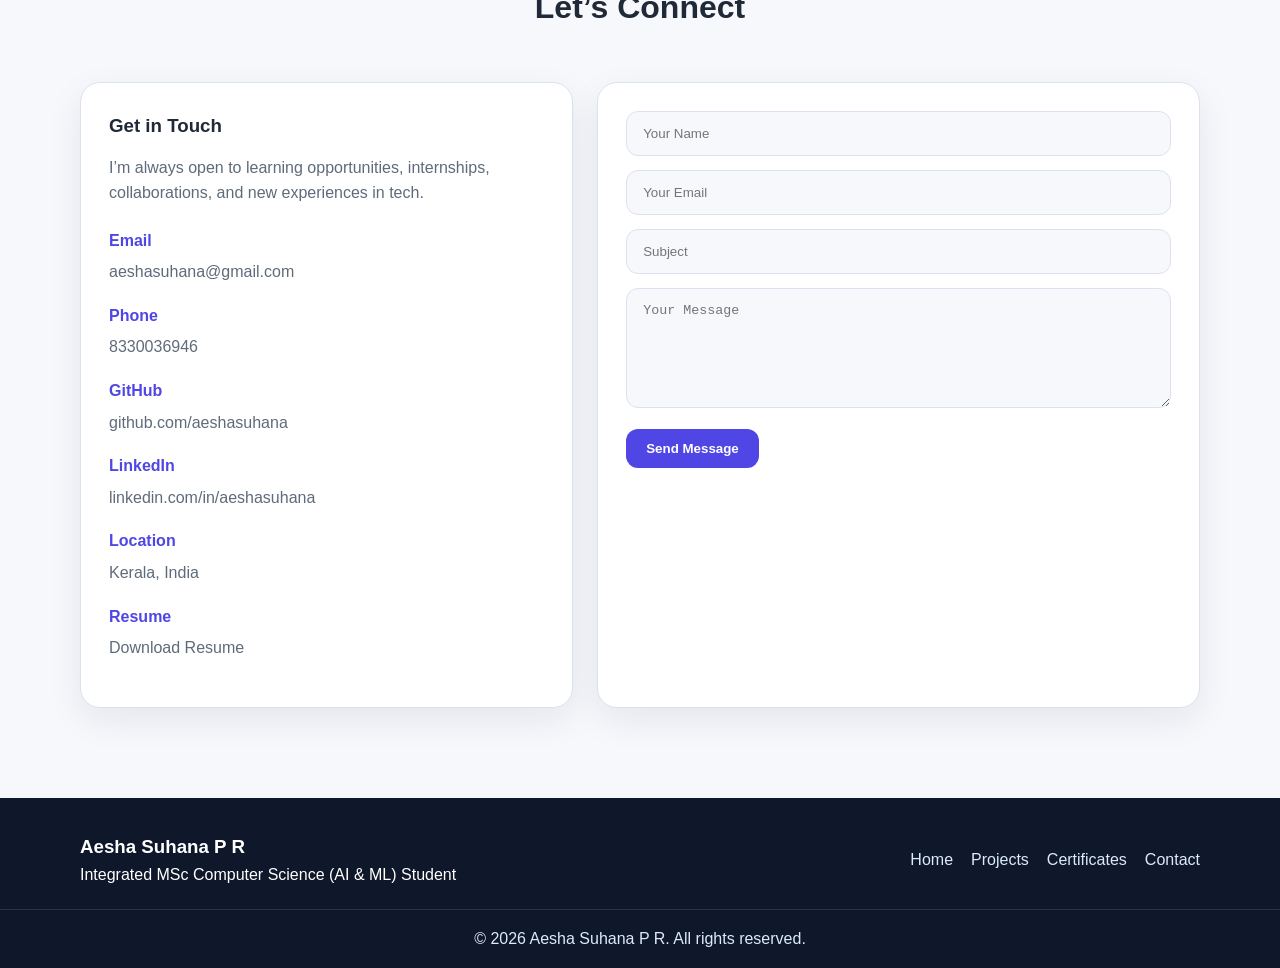
==== commit 01c50954: "Use Formspree fetch submit for mobile-safe contact form" ====
--- a/index.html
+++ b/index.html
@@ -472,27 +472,15 @@
           </div>
         </div>
 
-        <form 
-         class="contact-form" 
-         action="https://formspree.io/f/mbdvwpod" 
-         method="POST"
-
-         <input type="hidden" name="_subject" value="New Portfolio Contact Message">
-         <input type="hidden" name="_next" value="https://aeshasuhana.github.io/aesha-portfolio/thankyou.html">
->
-         <input type="hidden" name="_subject" value="New Portfolio Contact Message">
-         <input type="hidden" name="_next" value="https://aeshasuhana.github.io/aesha-portfolio/thankyou.html">
->
-         <input type="text" name="name" placeholder="Your Name" required>
-  
-         <input type="email" name="email" placeholder="Your Email" required>
-  
-         <input type="text" name="subject" placeholder="Subject" required>
-  
-         <textarea name="message" placeholder="Your Message" rows="6" required></textarea>
-  
-         <button type="submit" class="btn primary-btn">Send Message</button>
-        </form>
+        <form id="contact-form" class="contact-form">
+  <input type="text" name="name" placeholder="Your Name" required>
+  <input type="email" name="email" placeholder="Your Email" required>
+  <input type="text" name="subject" placeholder="Subject" required>
+  <textarea name="message" placeholder="Your Message" rows="6" required></textarea>
+
+  <button type="submit" class="btn primary-btn">Send Message</button>
+  <p id="form-status"></p>
+</form>
       </div>
     </div>
   </section>
